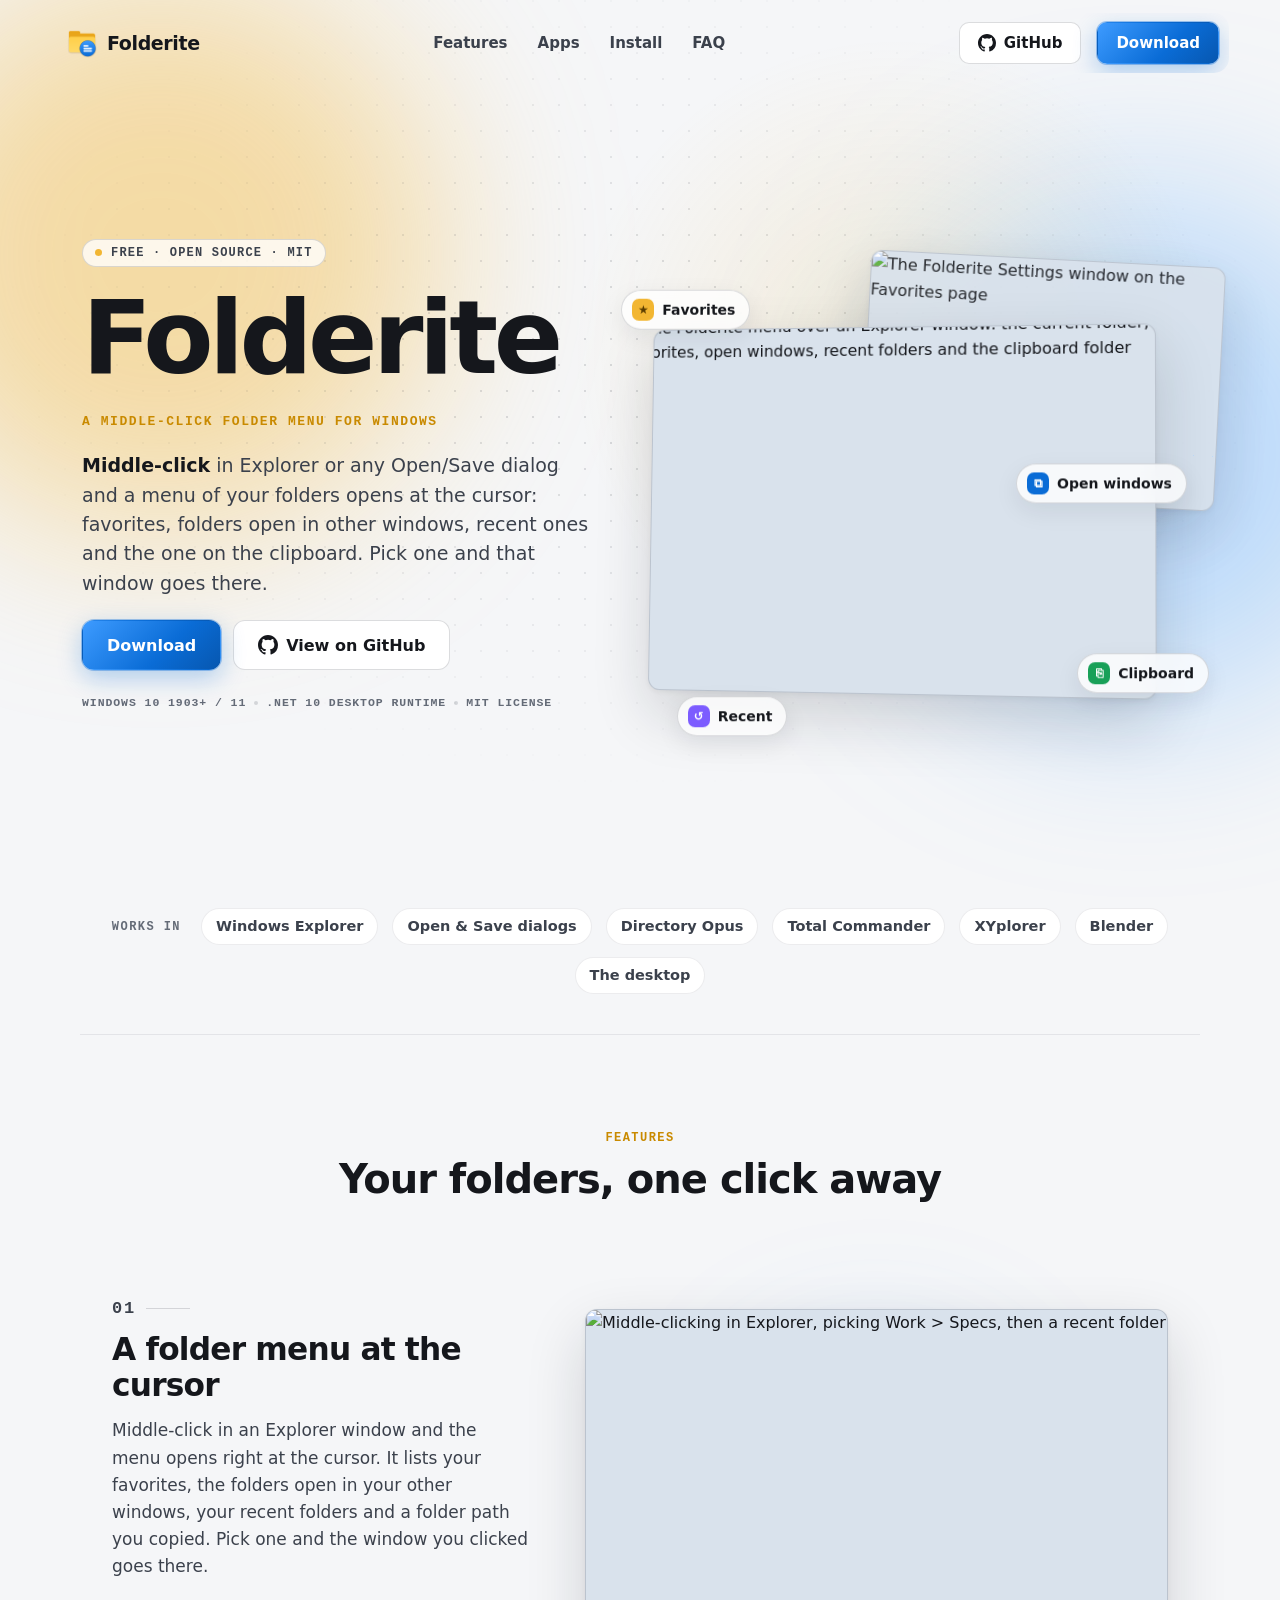
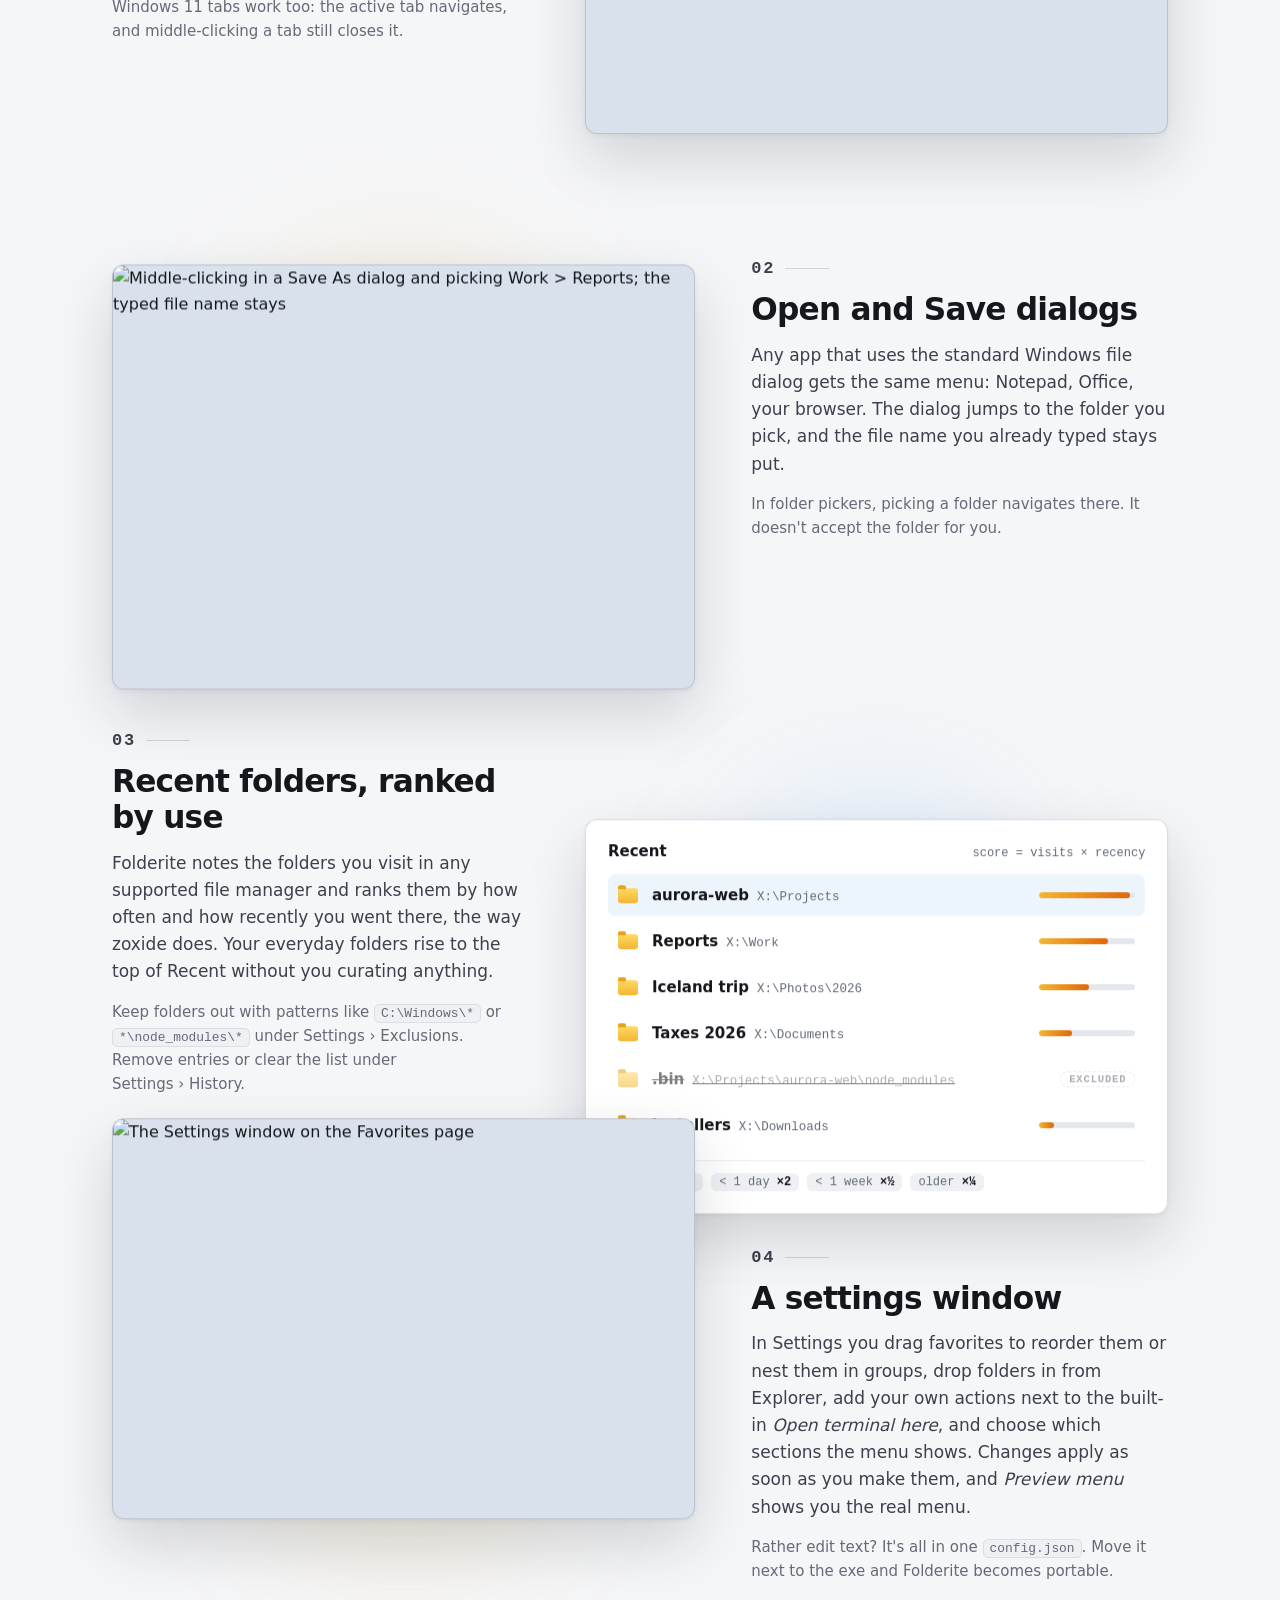
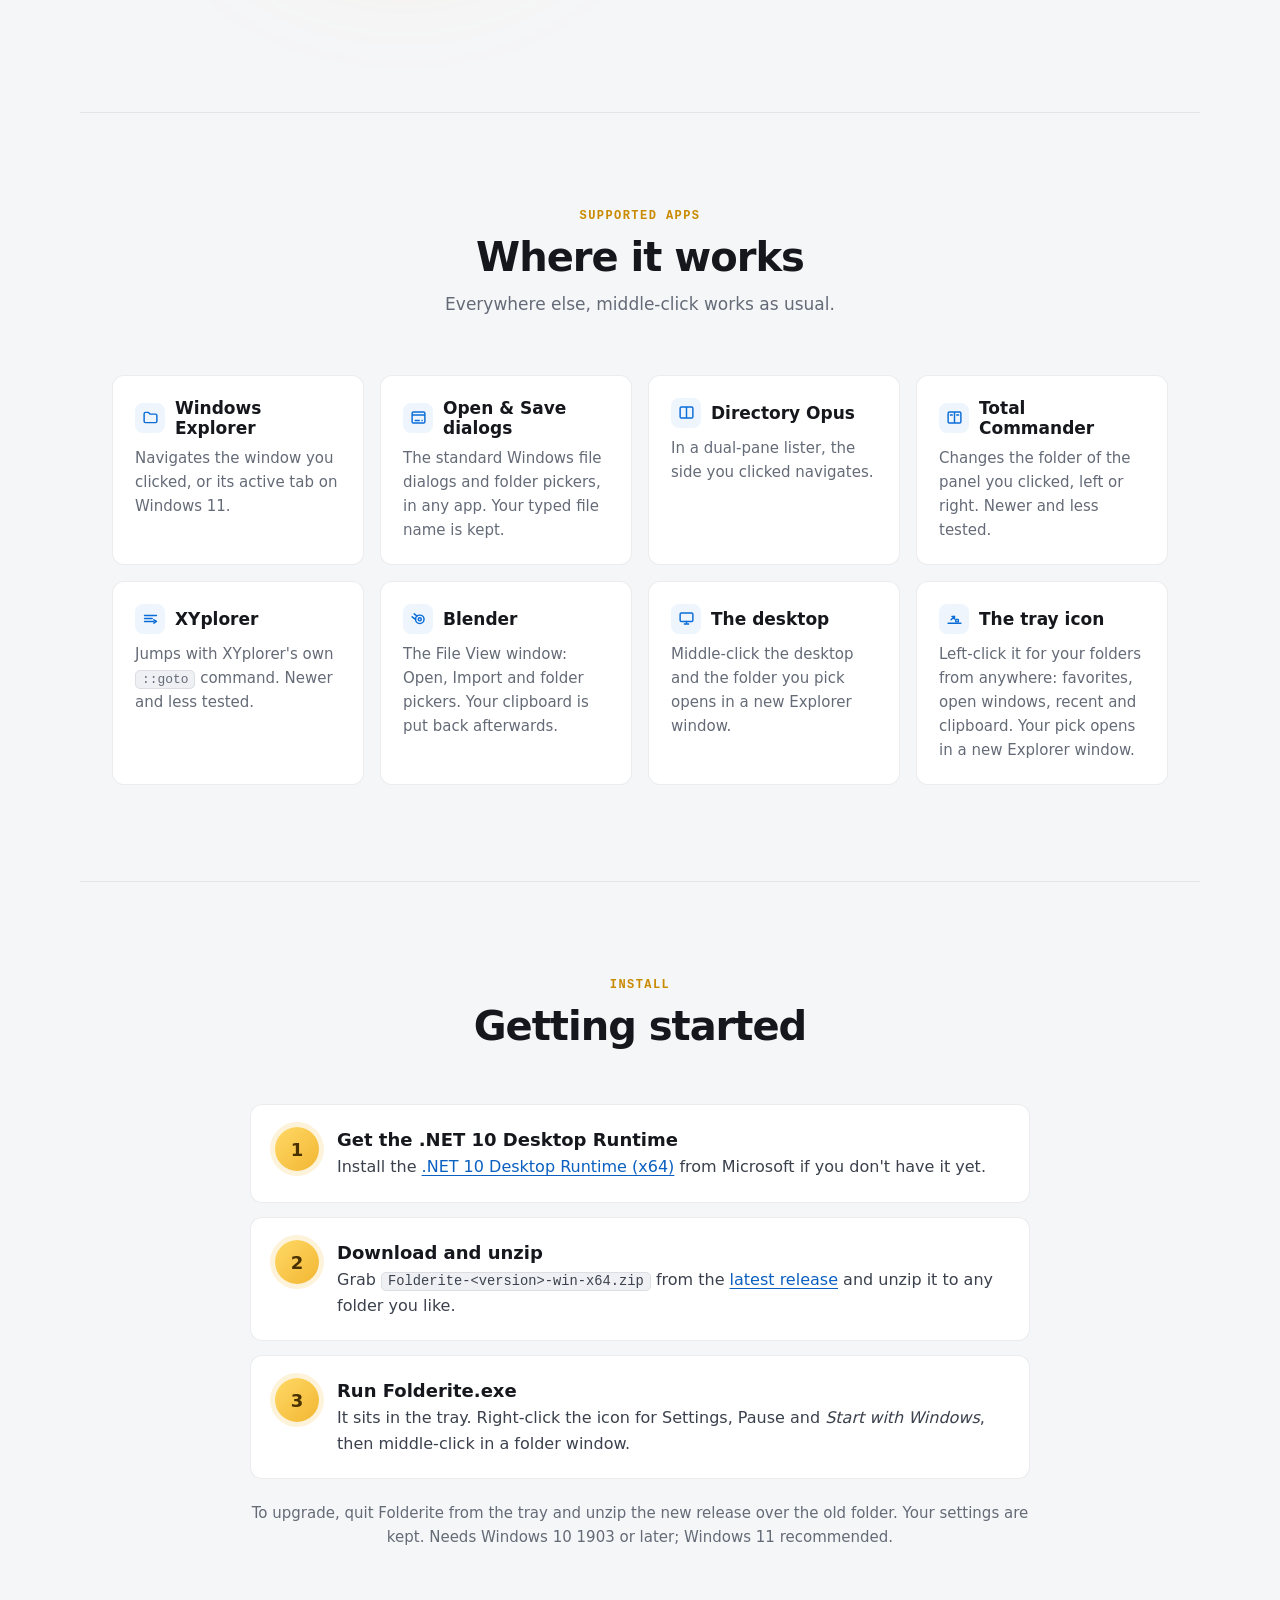
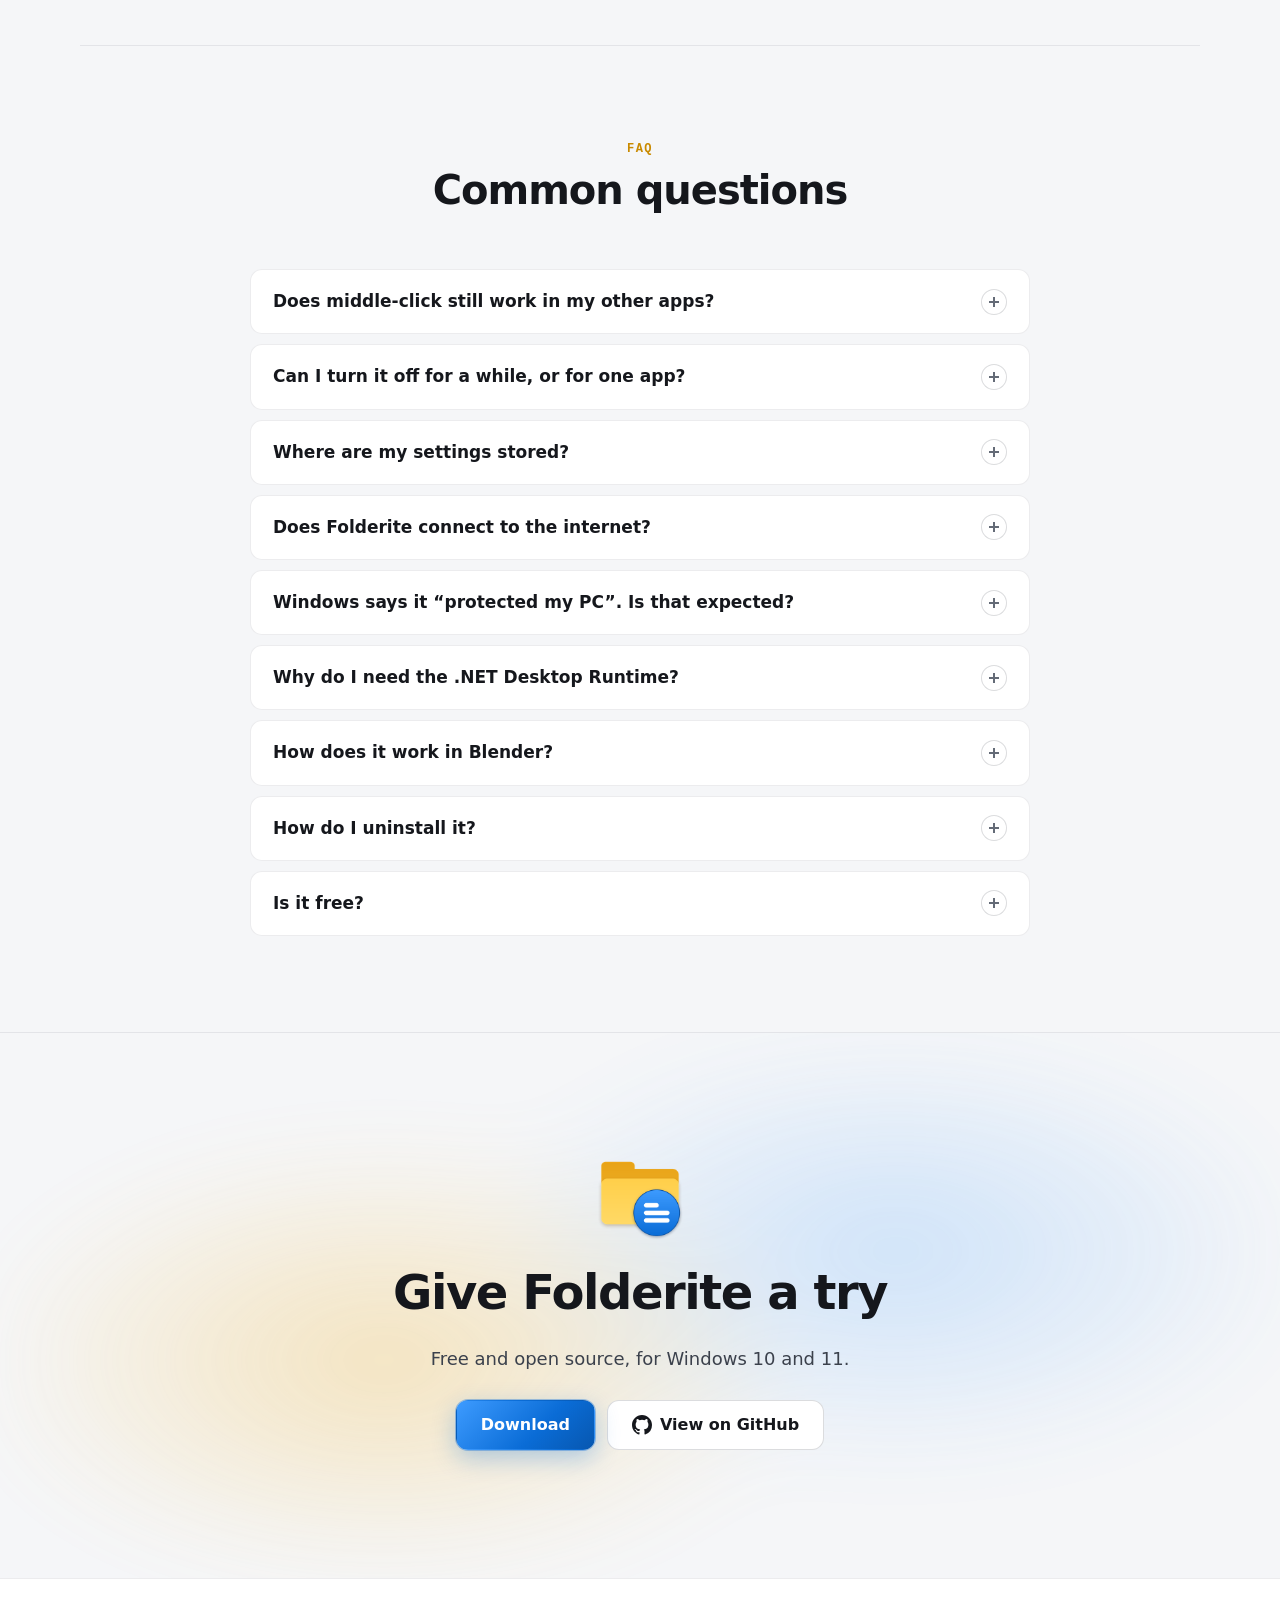
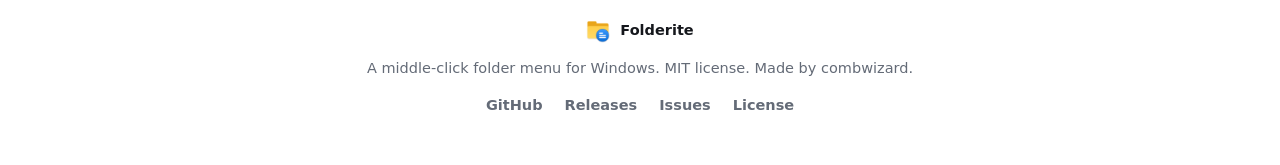
==== site/index.html @ 5835c7d9 "Website at combwizard.github.io/folderite; light and dark screenshots - site/: single-page landing s" ====
<!doctype html>
<html lang="en">
<head>
<meta charset="utf-8">
<meta name="viewport" content="width=device-width, initial-scale=1">
<title>Folderite - a middle-click folder menu for Windows</title>
<meta name="description" content="Middle-click in Explorer or any Open/Save dialog to jump to your favorite, open, recent or copied folders. Free and open source (MIT), for Windows 10 and 11.">
<meta name="color-scheme" content="light dark">
<meta name="theme-color" content="#f5f6f8" media="(prefers-color-scheme: light)">
<meta name="theme-color" content="#141416" media="(prefers-color-scheme: dark)">
<meta property="og:title" content="Folderite - a middle-click folder menu for Windows">
<meta property="og:description" content="Middle-click in Explorer or any Open/Save dialog to jump to your favorite, open, recent or copied folders. Free and open source.">
<meta property="og:type" content="website">
<meta property="og:url" content="https://combwizard.github.io/folderite/">
<meta property="og:image" content="https://combwizard.github.io/folderite/images/menu-light.png">
<meta name="twitter:card" content="summary_large_image">
<meta name="twitter:title" content="Folderite - a middle-click folder menu for Windows">
<meta name="twitter:description" content="Middle-click in Explorer or any Open/Save dialog to jump to your favorite, open, recent or copied folders. Free and open source.">
<meta name="twitter:image" content="https://combwizard.github.io/folderite/images/menu-light.png">
<link rel="icon" type="image/png" href="favicon.png">
<link rel="stylesheet" href="styles.css">
<script src="site.js" defer></script>
</head>
<body>
<a class="skip" href="#main">Skip to content</a>
<svg class="sprite" width="0" height="0" aria-hidden="true" focusable="false">
  <symbol id="gh" viewBox="0 0 16 16"><path fill="currentColor" d="M8 0C3.58 0 0 3.58 0 8c0 3.54 2.29 6.53 5.47 7.59.4.07.55-.17.55-.38 0-.19-.01-.82-.01-1.49-2.01.37-2.53-.49-2.69-.94-.09-.23-.48-.94-.82-1.13-.28-.15-.68-.52-.01-.53.63-.01 1.08.58 1.23.82.72 1.21 1.87.87 2.33.66.07-.52.28-.87.51-1.07-1.78-.2-3.64-.89-3.64-3.95 0-.87.31-1.59.82-2.15-.08-.2-.36-1.02.08-2.12 0 0 .67-.21 2.2.82a7.6 7.6 0 0 1 4 0c1.53-1.04 2.2-.82 2.2-.82.44 1.1.16 1.92.08 2.12.51.56.82 1.27.82 2.15 0 3.07-1.87 3.75-3.65 3.95.29.25.54.73.54 1.48 0 1.07-.01 1.93-.01 2.2 0 .21.15.46.55.38A8.01 8.01 0 0 0 16 8c0-4.42-3.58-8-8-8Z"/></symbol>
</svg>

<header class="top">
  <div class="top-inner">
    <a class="brand" href="#"><img src="favicon.png" alt="" width="30" height="30">Folderite</a>
    <nav class="nav" aria-label="Page">
      <a href="#features">Features</a>
      <a href="#apps">Apps</a>
      <a href="#install">Install</a>
      <a href="#faq">FAQ</a>
    </nav>
    <a class="btn gh" href="https://github.com/combwizard/folderite" aria-label="Folderite on GitHub"><svg class="gh-mark" width="18" height="18" aria-hidden="true"><use href="#gh"/></svg><span class="gh-label">GitHub</span></a>
    <a class="btn primary" href="https://github.com/combwizard/folderite/releases/latest">Download</a>
    <span class="progress" aria-hidden="true"></span>
  </div>
</header>

<main id="main">
  <section class="hero-wrap" id="hero">
    <div class="hero-bg" aria-hidden="true">
      <div class="layer" data-depth="0.3"><span class="orb orb-a"></span><span class="orb orb-b"></span></div>
      <div class="layer" data-depth="0.15"><span class="hero-grid"></span></div>
      <span class="hero-spot"></span>
    </div>
    <div class="hero">
      <div class="hero-copy">
        <p class="badge"><span class="badge-dot" aria-hidden="true"></span>Free · Open source · MIT</p>
        <h1>Folderite</h1>
        <p class="tagline">A middle-click folder menu for Windows</p>
        <p class="lede"><strong>Middle-click</strong> in Explorer or any Open/Save dialog and a menu of your folders opens at the cursor: favorites, folders open in other windows, recent ones and the one on the clipboard. Pick one and that window goes there.</p>
        <div class="btn-row">
          <a class="btn primary big" href="https://github.com/combwizard/folderite/releases/latest">Download <span class="ver" data-version hidden></span></a>
          <a class="btn big gh" href="https://github.com/combwizard/folderite"><svg class="gh-mark" width="20" height="20" aria-hidden="true"><use href="#gh"/></svg>View on GitHub</a>
        </div>
        <ul class="compat" aria-label="Requirements">
          <li>Windows 10 1903+ / 11</li>
          <li>.NET 10 Desktop Runtime</li>
          <li>MIT license</li>
        </ul>
      </div>
      <div class="hero-art">
        <figure class="shot shot-back" data-depth="0.12">
          <picture>
            <source srcset="images/settings-dark.png" media="(prefers-color-scheme: dark)">
            <img src="images/settings-light.png" alt="The Folderite Settings window on the Favorites page" width="1020" height="700">
          </picture>
        </figure>
        <figure class="shot shot-front" data-depth="-0.04">
          <picture>
            <source srcset="images/menu-dark.png" media="(prefers-color-scheme: dark)">
            <img src="images/menu-light.png" alt="The Folderite menu over an Explorer window: the current folder, favorites, open windows, recent folders and the clipboard folder" width="1100" height="800">
          </picture>
        </figure>
        <span class="chip chip-1" data-depth="-0.16" aria-hidden="true"><i>★</i>Favorites</span>
        <span class="chip chip-2" data-depth="-0.24" aria-hidden="true"><i>⧉</i>Open windows</span>
        <span class="chip chip-3" data-depth="-0.1" aria-hidden="true"><i>↺</i>Recent</span>
        <span class="chip chip-4" data-depth="-0.2" aria-hidden="true"><i>⎘</i>Clipboard</span>
      </div>
    </div>
  </section>

  <div class="strip">
    <span class="strip-label">Works in</span>
    <ul aria-label="Supported apps">
      <li>Windows Explorer</li>
      <li>Open &amp; Save dialogs</li>
      <li>Directory Opus</li>
      <li>Total Commander</li>
      <li>XYplorer</li>
      <li>Blender</li>
      <li>The desktop</li>
    </ul>
  </div>

  <section class="section" id="features">
    <header class="section-head">
      <p class="eyebrow">Features</p>
      <h2>Your folders, one click away</h2>
    </header>

    <article class="feature">
      <div class="feature-copy">
        <p class="feature-num">01</p>
        <h3>A folder menu at the cursor</h3>
        <p>Middle-click in an Explorer window and the menu opens right at the cursor. It lists your favorites, the folders open in your other windows, your recent folders and a folder path you copied. Pick one and the window you clicked goes there.</p>
        <p class="feature-sub">Windows 11 tabs work too: the active tab navigates, and middle-clicking a tab still closes it.</p>
      </div>
      <figure class="feature-media">
        <span class="glow" aria-hidden="true"></span>
        <div class="tilt" data-depth="-0.05">
          <div class="frame">
            <picture>
              <source srcset="images/explorer-still-dark.png" media="(prefers-reduced-motion: reduce) and (prefers-color-scheme: dark)">
              <source srcset="images/explorer-still-light.png" media="(prefers-reduced-motion: reduce)">
              <source srcset="images/explorer-dark.gif" media="(prefers-color-scheme: dark)">
              <img src="images/explorer-light.gif" alt="Middle-clicking in Explorer, picking Work > Specs, then a recent folder" width="1100" height="800" loading="lazy">
            </picture>
          </div>
        </div>
      </figure>
    </article>

    <article class="feature flip">
      <div class="feature-copy">
        <p class="feature-num">02</p>
        <h3>Open and Save dialogs</h3>
        <p>Any app that uses the standard Windows file dialog gets the same menu: Notepad, Office, your browser. The dialog jumps to the folder you pick, and the file name you already typed stays put.</p>
        <p class="feature-sub">In folder pickers, picking a folder navigates there. It doesn't accept the folder for you.</p>
      </div>
      <figure class="feature-media">
        <span class="glow" aria-hidden="true"></span>
        <div class="tilt" data-depth="-0.05">
          <div class="frame">
            <picture>
              <source srcset="images/save-dialog-still-dark.png" media="(prefers-reduced-motion: reduce) and (prefers-color-scheme: dark)">
              <source srcset="images/save-dialog-still-light.png" media="(prefers-reduced-motion: reduce)">
              <source srcset="images/save-dialog-dark.gif" media="(prefers-color-scheme: dark)">
              <img src="images/save-dialog-light.gif" alt="Middle-clicking in a Save As dialog and picking Work > Reports; the typed file name stays" width="1100" height="800" loading="lazy">
            </picture>
          </div>
        </div>
      </figure>
    </article>

    <article class="feature">
      <div class="feature-copy">
        <p class="feature-num">03</p>
        <h3>Recent folders, ranked by use</h3>
        <p>Folderite notes the folders you visit in any supported file manager and ranks them by how often and how recently you went there, the way zoxide does. Your everyday folders rise to the top of Recent without you curating anything.</p>
        <p class="feature-sub">Keep folders out with patterns like <code>C:\Windows\*</code> or <code>*\node_modules\*</code> under Settings&nbsp;›&nbsp;Exclusions. Remove entries or clear the list under Settings&nbsp;›&nbsp;History.</p>
      </div>
      <figure class="feature-media">
        <span class="glow" aria-hidden="true"></span>
        <div class="tilt" data-depth="-0.05">
          <div class="frame recent" role="img" aria-label="A ranked list of recent folders with frecency bars. A folder inside node_modules is crossed out as excluded.">
            <div class="recent-head"><b>Recent</b><span>score = visits × recency</span></div>
            <ol>
              <li><span class="folder"></span><span class="name">aurora-web<span class="path">X:\Projects</span></span><span class="bar"><i style="--w: 94%"></i></span></li>
              <li><span class="folder"></span><span class="name">Reports<span class="path">X:\Work</span></span><span class="bar"><i style="--w: 71%"></i></span></li>
              <li><span class="folder"></span><span class="name">Iceland trip<span class="path">X:\Photos\2026</span></span><span class="bar"><i style="--w: 52%"></i></span></li>
              <li><span class="folder"></span><span class="name">Taxes 2026<span class="path">X:\Documents</span></span><span class="bar"><i style="--w: 34%"></i></span></li>
              <li class="excluded"><span class="folder"></span><span class="name">.bin<span class="path">X:\Projects\aurora-web\node_modules</span></span><span class="tag">excluded</span></li>
              <li><span class="folder"></span><span class="name">installers<span class="path">X:\Downloads</span></span><span class="bar"><i style="--w: 15%"></i></span></li>
            </ol>
            <div class="multipliers" aria-hidden="true">
              <span>&lt; 1 hour <b>×4</b></span><span>&lt; 1 day <b>×2</b></span><span>&lt; 1 week <b>×½</b></span><span>older <b>×¼</b></span>
            </div>
          </div>
        </div>
      </figure>
    </article>

    <article class="feature flip">
      <div class="feature-copy">
        <p class="feature-num">04</p>
        <h3>A settings window</h3>
        <p>In Settings you drag favorites to reorder them or nest them in groups, drop folders in from Explorer, add your own actions next to the built-in <em>Open terminal here</em>, and choose which sections the menu shows. Changes apply as soon as you make them, and <em>Preview menu</em> shows you the real menu.</p>
        <p class="feature-sub">Rather edit text? It's all in one <code>config.json</code>. Move it next to the exe and Folderite becomes portable.</p>
      </div>
      <figure class="feature-media">
        <span class="glow" aria-hidden="true"></span>
        <div class="tilt" data-depth="-0.05">
          <div class="frame">
            <picture>
              <source srcset="images/settings-dark.png" media="(prefers-color-scheme: dark)">
              <img src="images/settings-light.png" alt="The Settings window on the Favorites page" width="1020" height="700" loading="lazy">
            </picture>
          </div>
        </div>
      </figure>
    </article>
  </section>

  <section class="section" id="apps">
    <header class="section-head">
      <p class="eyebrow">Supported apps</p>
      <h2>Where it works</h2>
      <p class="sub">Everywhere else, middle-click works as usual.</p>
    </header>
    <ul class="apps">
      <li>
        <h3><span class="app-ico"><svg viewBox="0 0 20 20" fill="none" stroke="currentColor" stroke-width="1.7" stroke-linejoin="round" aria-hidden="true"><path d="M2.5 5.5a1.5 1.5 0 0 1 1.5-1.5h3.6l1.8 2H16a1.5 1.5 0 0 1 1.5 1.5v7A1.5 1.5 0 0 1 16 16H4a1.5 1.5 0 0 1-1.5-1.5z"/></svg></span>Windows Explorer</h3>
        <p>Navigates the window you clicked, or its active tab on Windows 11.</p>
      </li>
      <li>
        <h3><span class="app-ico"><svg viewBox="0 0 20 20" fill="none" stroke="currentColor" stroke-width="1.7" stroke-linejoin="round" aria-hidden="true"><rect x="2.5" y="3.5" width="15" height="13" rx="1.5"/><path d="M2.5 7h15M5.5 13.5h6M13.5 13.5h1.5"/></svg></span>Open &amp; Save dialogs</h3>
        <p>The standard Windows file dialogs and folder pickers, in any app. Your typed file name is kept.</p>
      </li>
      <li>
        <h3><span class="app-ico"><svg viewBox="0 0 20 20" fill="none" stroke="currentColor" stroke-width="1.7" stroke-linejoin="round" aria-hidden="true"><rect x="2.5" y="3.5" width="15" height="13" rx="1.5"/><path d="M10 3.5v13"/></svg></span>Directory Opus</h3>
        <p>In a dual-pane lister, the side you clicked navigates.</p>
      </li>
      <li>
        <h3><span class="app-ico"><svg viewBox="0 0 20 20" fill="none" stroke="currentColor" stroke-width="1.7" stroke-linejoin="round" aria-hidden="true"><rect x="2.5" y="3.5" width="15" height="13" rx="1.5"/><path d="M10 3.5v13M4.5 7h3.5M12 7h3.5"/></svg></span>Total Commander</h3>
        <p>Changes the folder of the panel you clicked, left or right. Newer and less tested.</p>
      </li>
      <li>
        <h3><span class="app-ico"><svg viewBox="0 0 20 20" fill="none" stroke="currentColor" stroke-width="1.7" stroke-linejoin="round" stroke-linecap="round" aria-hidden="true"><path d="M3 6.5h14M3 10h9M3 13.5h11"/><path d="m14 11.5 3 2-3 2"/></svg></span>XYplorer</h3>
        <p>Jumps with XYplorer's own <code>::goto</code> command. Newer and less tested.</p>
      </li>
      <li>
        <h3><span class="app-ico"><svg viewBox="0 0 20 20" fill="none" stroke="currentColor" stroke-width="1.7" aria-hidden="true"><circle cx="11.5" cy="11" r="5"/><circle cx="11.5" cy="11" r="1.8"/><path d="M6.5 11 2.5 8M8 7 5 4.5" stroke-linecap="round"/></svg></span>Blender</h3>
        <p>The File View window: Open, Import and folder pickers. Your clipboard is put back afterwards.</p>
      </li>
      <li>
        <h3><span class="app-ico"><svg viewBox="0 0 20 20" fill="none" stroke="currentColor" stroke-width="1.7" stroke-linejoin="round" stroke-linecap="round" aria-hidden="true"><rect x="2.5" y="3.5" width="15" height="10" rx="1.5"/><path d="M7.5 16.5h5M10 13.5v3"/></svg></span>The desktop</h3>
        <p>Middle-click the desktop and the folder you pick opens in a new Explorer window.</p>
      </li>
      <li>
        <h3><span class="app-ico"><svg viewBox="0 0 20 20" fill="none" stroke="currentColor" stroke-width="1.7" stroke-linejoin="round" stroke-linecap="round" aria-hidden="true"><path d="M2.5 15.5h15"/><rect x="11.5" y="11" width="3" height="3" rx=".6"/><path d="M6 11.5 10 7.5M10 7.5H7M10 7.5v3"/></svg></span>The tray icon</h3>
        <p>Left-click it for your folders from anywhere: favorites, open windows, recent and clipboard. Your pick opens in a new Explorer window.</p>
      </li>
    </ul>
  </section>

  <section class="section" id="install">
    <header class="section-head">
      <p class="eyebrow">Install</p>
      <h2>Getting started</h2>
    </header>
    <ol class="steps">
      <li>
        <h3>Get the .NET 10 Desktop Runtime</h3>
        <p>Install the <a href="https://dotnet.microsoft.com/download/dotnet/10.0">.NET 10 Desktop Runtime (x64)</a> from Microsoft if you don't have it yet.</p>
      </li>
      <li>
        <h3>Download and unzip</h3>
        <p>Grab <code>Folderite-&lt;version&gt;-win-x64.zip</code> from the <a href="https://github.com/combwizard/folderite/releases/latest">latest release</a> and unzip it to any folder you like.</p>
      </li>
      <li>
        <h3>Run Folderite.exe</h3>
        <p>It sits in the tray. Right-click the icon for Settings, Pause and <em>Start with Windows</em>, then middle-click in a folder window.</p>
      </li>
    </ol>
    <p class="note">To upgrade, quit Folderite from the tray and unzip the new release over the old folder. Your settings are kept. Needs Windows 10 1903 or later; Windows 11 recommended.</p>
  </section>

  <section class="section" id="faq">
    <header class="section-head">
      <p class="eyebrow">FAQ</p>
      <h2>Common questions</h2>
    </header>
    <div class="faq-list">
      <details class="faq-q" id="q-other-apps">
        <summary>Does middle-click still work in my other apps?</summary>
        <div class="faq-a">
          <p>Yes. Folderite only takes over the middle click when it lands on a window it supports. In your browser, editor or anywhere else, middle-click works as it always has. In Windows 11 Explorer, middle-clicking a tab still closes it.</p>
        </div>
      </details>
      <details class="faq-q" id="q-turn-off">
        <summary>Can I turn it off for a while, or for one app?</summary>
        <div class="faq-a">
          <p>Choose <em>Pause</em> in the tray menu to turn it off until you resume. To leave one app alone for good, add it under Settings&nbsp;›&nbsp;Exclusions (<code>disabledProcesses</code> in the config).</p>
        </div>
      </details>
      <details class="faq-q" id="q-settings">
        <summary>Where are my settings stored?</summary>
        <div class="faq-a">
          <p>In <code>%APPDATA%\Folderite\config.json</code>, next to <code>history.json</code>. Settings&nbsp;›&nbsp;General&nbsp;›&nbsp;<em>Change location…</em> moves both to another folder.</p>
          <p>Pick Folderite's own folder and it becomes portable: a <code>config.json</code> next to the exe always wins, so your settings go wherever the folder goes.</p>
        </div>
      </details>
      <details class="faq-q" id="q-network">
        <summary>Does Folderite connect to the internet?</summary>
        <div class="faq-a">
          <p>No. There's no telemetry and no update check. Your folder history stays in <code>history.json</code> on your PC.</p>
        </div>
      </details>
      <details class="faq-q" id="q-smartscreen">
        <summary>Windows says it “protected my PC”. Is that expected?</summary>
        <div class="faq-a">
          <p>It can be. The exe isn't code-signed, so SmartScreen may warn about it the first time it runs. Click <em>More info</em>, then <em>Run anyway</em>. The release zip is built from the public source by GitHub Actions, and you can always <a href="https://github.com/combwizard/folderite#build-from-source">build it yourself</a>.</p>
        </div>
      </details>
      <details class="faq-q" id="q-dotnet">
        <summary>Why do I need the .NET Desktop Runtime?</summary>
        <div class="faq-a">
          <p>Folderite is a .NET 10 app, and the release relies on the shared runtime instead of bundling its own copy. That keeps the download small, and other .NET apps on your PC use the same runtime.</p>
        </div>
      </details>
      <details class="faq-q" id="q-blender">
        <summary>How does it work in Blender?</summary>
        <div class="faq-a">
          <p>Blender gives other programs no way to set the folder of its File View, so Folderite types the path into the path field for you, pasting it through the clipboard. Your clipboard, text or image, is put back afterwards. Blender also doesn't say which folder it's showing, so the menu has no current-folder entry there.</p>
        </div>
      </details>
      <details class="faq-q" id="q-uninstall">
        <summary>How do I uninstall it?</summary>
        <div class="faq-a">
          <p>Turn off <em>Start with Windows</em> in the tray menu, choose <em>Exit</em>, and delete the Folderite folder. To remove your settings as well, delete <code>%APPDATA%\Folderite</code> (or the folder you moved them to). If you moved them, Folderite also remembered that location in the registry key <code>HKCU\Software\Folderite</code>, which you can delete too.</p>
        </div>
      </details>
      <details class="faq-q" id="q-free">
        <summary>Is it free?</summary>
        <div class="faq-a">
          <p>Yes. Folderite is open source under the <a href="https://github.com/combwizard/folderite/blob/main/LICENSE">MIT license</a>. Bug reports and ideas are welcome on <a href="https://github.com/combwizard/folderite/issues">GitHub Issues</a>.</p>
        </div>
      </details>
    </div>
  </section>

  <section class="cta" aria-labelledby="cta-title">
    <img src="favicon.png" alt="" width="88" height="88">
    <h2 id="cta-title">Give Folderite a try</h2>
    <p>Free and open source, for Windows 10 and 11.</p>
    <div class="btn-row">
      <a class="btn primary big" href="https://github.com/combwizard/folderite/releases/latest">Download <span class="ver" data-version hidden></span></a>
      <a class="btn big gh" href="https://github.com/combwizard/folderite"><svg class="gh-mark" width="20" height="20" aria-hidden="true"><use href="#gh"/></svg>View on GitHub</a>
    </div>
  </section>
</main>

<footer class="foot">
  <span class="foot-brand"><img src="favicon.png" alt="" width="24" height="24">Folderite</span>
  <p>A middle-click folder menu for Windows. MIT license. Made by combwizard.</p>
  <nav class="foot-links" aria-label="Project links">
    <a href="https://github.com/combwizard/folderite">GitHub</a>
    <a href="https://github.com/combwizard/folderite/releases">Releases</a>
    <a href="https://github.com/combwizard/folderite/issues">Issues</a>
    <a href="https://github.com/combwizard/folderite/blob/main/LICENSE">License</a>
  </nav>
</footer>
</body>
</html>
---- site/styles.css ----
/* Folderite landing page. Light by default, dark under prefers-color-scheme. */
:root {
  --bg0: #f5f6f8;
  --bg1: #ffffff;
  --bg2: #eef0f4;
  --bg3: #e4e7ec;
  --line: rgba(17, 24, 39, .08);
  --line2: rgba(17, 24, 39, .15);
  --text: #15171c;
  --body: #3b414c;
  --sub: #646b77;
  --yellow: #c98a00;          /* folder yellow, darkened for text on light */
  --yellow-fill: #f2b632;
  --amber: #e0670a;
  --blue: #0a6cd6;
  --blue-2: #3d9bff;
  --link: #0a5fc0;
  --link-hover: #084c99;
  --wash: rgba(10, 108, 214, .07);
  --glass: rgba(255, 255, 255, .78);
  --shadow: 0 24px 60px rgba(17, 24, 39, .16), 0 2px 6px rgba(17, 24, 39, .06);
  --shadow-sm: 0 8px 24px rgba(17, 24, 39, .08);
  --dot: rgba(17, 24, 39, .13);
  --orb-y: rgba(242, 182, 50, .42);
  --orb-b: rgba(61, 155, 255, .30);
  --spot: rgba(242, 182, 50, .16);
  --stage: #d9e2ec;           /* backdrop baked into every screenshot */
  --radius: 12px;
  --font: "Segoe UI Variable Text", "Segoe UI Variable", "Segoe UI", system-ui, -apple-system, sans-serif;
  --display: "Segoe UI Variable Display", "Segoe UI Variable", "Segoe UI", system-ui, -apple-system, sans-serif;
  --mono: "Cascadia Mono", Consolas, "Courier New", monospace;
  --ease: cubic-bezier(.2, .8, .2, 1);
  color-scheme: light;
}

@media (prefers-color-scheme: dark) {
  :root {
    --bg0: #141416;
    --bg1: #1a1b1e;
    --bg2: #222327;
    --bg3: #2c2d32;
    --line: rgba(255, 255, 255, .07);
    --line2: rgba(255, 255, 255, .14);
    --text: #f0f0f0;
    --body: #c8c9ce;
    --sub: #92949a;
    --yellow: #ffcf4a;
    --amber: #ff9f43;
    --blue: #2f8cf5;
    --blue-2: #5aaeff;
    --link: #6cb4ff;
    --link-hover: #a3d0ff;
    --wash: rgba(61, 155, 255, .09);
    --glass: rgba(26, 27, 30, .80);
    --shadow: 0 24px 60px rgba(0, 0, 0, .5), 0 0 60px rgba(61, 155, 255, .06);
    --shadow-sm: 0 8px 24px rgba(0, 0, 0, .3);
    --dot: rgba(255, 255, 255, .11);
    --orb-y: rgba(242, 182, 50, .30);
    --orb-b: rgba(61, 155, 255, .28);
    --spot: rgba(255, 207, 74, .10);
    --stage: #1f242c;         /* dark capture backdrop, see tools/screenshots/capture.ps1 */
    color-scheme: dark;
  }
}

*, *::before, *::after { box-sizing: border-box; }
[hidden] { display: none !important; }
html { scroll-behavior: smooth; -webkit-text-size-adjust: 100%; text-size-adjust: 100%; }
body {
  margin: 0;
  background: var(--bg0);
  color: var(--text);
  font: 16px/1.6 var(--font);
  -webkit-font-smoothing: antialiased;
  overflow-x: hidden;
}
img { max-width: 100%; height: auto; display: block; }
picture { display: block; }
a { color: var(--link); text-underline-offset: 3px; }
a:hover { color: var(--link-hover); }
h1, h2, h3, p, figure { margin: 0; }
code, kbd {
  font: 500 .86em var(--mono);
  padding: 1px 6px;
  border-radius: 5px;
  background: var(--bg2);
  border: 1px solid var(--line);
  white-space: nowrap;
}
kbd { border-bottom-width: 2px; }
:focus-visible { outline: 2px solid var(--blue); outline-offset: 3px; border-radius: 4px; }
[id] { scroll-margin-top: 96px; }

.skip {
  position: absolute; left: -9999px; top: 8px; z-index: 100;
  padding: 8px 14px; background: var(--blue); color: #fff; border-radius: 6px; font-weight: 600;
}
.skip:focus { left: 8px; }
.sprite { position: absolute; }

/* ------------------------------------------------------------ buttons */
.btn {
  display: inline-flex; align-items: center; justify-content: center; gap: 8px;
  height: 40px; padding: 0 18px; border-radius: 10px;
  background: var(--bg1); border: 1px solid var(--line2); color: var(--text);
  font: 600 15px var(--font); white-space: nowrap; text-decoration: none;
  transition: border-color .15s, color .15s, background .15s, transform .15s, box-shadow .15s;
}
.btn:hover { color: var(--text); border-color: var(--blue); background: var(--wash); }
.btn:active { transform: translateY(1px); }
.btn.primary {
  position: relative; overflow: hidden; isolation: isolate;
  background: linear-gradient(135deg, var(--blue-2) 0%, var(--blue) 60%, #0757b0 100%);
  border-color: transparent; color: #fff; font-weight: 700;
  box-shadow: 0 0 0 1px rgba(10, 108, 214, .35), 0 8px 24px rgba(10, 108, 214, .30);
}
.btn.primary::after {
  content: ""; position: absolute; inset: -2px; z-index: -1; pointer-events: none;
  background: linear-gradient(105deg, transparent 30%, rgba(255, 255, 255, .45) 50%, transparent 70%);
  transform: translateX(-120%);
  transition: transform .7s var(--ease);
}
.btn.primary:hover {
  color: #fff;
  box-shadow: 0 0 0 1px rgba(10, 108, 214, .55), 0 12px 36px rgba(10, 108, 214, .45);
  transform: translateY(-1px);
}
.btn.primary:hover::after { transform: translateX(120%); }
.btn.big { height: 50px; padding: 0 24px; font-size: 16px; border-radius: 12px; }
.btn .ver { font: 600 12px var(--mono); opacity: .8; }
.btn-row { display: flex; align-items: center; gap: 12px; flex-wrap: wrap; }
.gh-mark { flex: none; }


.eyebrow, .badge, .tagline, .compat li, .strip-label {
  font: 600 12px var(--mono); letter-spacing: .12em; text-transform: uppercase;
}

/* ------------------------------------------------------------ top bar */
.top {
  position: sticky; top: 0; z-index: 50;
  height: 78px; margin-bottom: -78px;
  padding: 12px 20px 0;
  pointer-events: none;
}
.top-inner {
  position: relative; overflow: hidden;
  max-width: 1180px; margin: 0 auto;
  display: flex; align-items: center; gap: 16px;
  height: 62px; padding: 0 10px 0 16px;
  border: 1px solid transparent; border-radius: 16px;
  transition: background .25s, border-color .25s, box-shadow .25s;
  pointer-events: auto;
}
.top.scrolled .top-inner {
  background: var(--glass);
  -webkit-backdrop-filter: blur(14px) saturate(1.4); backdrop-filter: blur(14px) saturate(1.4);
  border-color: var(--line2);
  box-shadow: var(--shadow-sm);
}
.brand {
  display: flex; align-items: center; gap: 10px;
  color: var(--text); text-decoration: none; font: 800 19px var(--display); letter-spacing: -.02em;
}
.brand:hover { color: var(--text); }
.brand img { width: 30px; height: 30px; }
.nav { display: flex; gap: 2px; margin: 0 auto; }
.nav a {
  color: var(--body); text-decoration: none; font-size: 15px; font-weight: 600;
  padding: 8px 14px; border-radius: 10px;
  transition: color .15s, background .15s;
}
.nav a:hover { color: var(--text); background: var(--wash); }
.top .btn { height: 42px; }
.progress {
  position: absolute; left: 0; right: 0; bottom: 0; height: 2px;
  background: linear-gradient(90deg, var(--yellow-fill), var(--amber), var(--blue-2));
  transform: scaleX(var(--p, 0)); transform-origin: 0 50%;
  opacity: 0; transition: opacity .25s;
}
.top.scrolled .progress { opacity: 1; }

/* ------------------------------------------------------------ parallax */
/* site.js sets --py on [data-depth] elements; `translate` composes with any `transform`. */
[data-depth] { translate: 0 var(--py, 0px); will-change: translate; }

/* ------------------------------------------------------------ hero */
.hero-wrap { position: relative; overflow: hidden; isolation: isolate; }
.hero-bg { position: absolute; inset: 0; z-index: -1; pointer-events: none; }
.layer { position: absolute; inset: -10% 0; }
.orb {
  position: absolute; border-radius: 50%; filter: blur(90px);
  animation: drift 26s ease-in-out infinite alternate;
}
.orb-a { width: 560px; height: 560px; left: max(-10%, calc(50% - 760px)); top: 6%; background: var(--orb-y); }
.orb-b { width: 520px; height: 520px; right: max(-12%, calc(50% - 760px)); top: 26%; background: var(--orb-b); animation-duration: 32s; animation-delay: -10s; }
@keyframes drift {
  0% { transform: translate(0, 0) scale(1); }
  50% { transform: translate(50px, -40px) scale(1.1); }
  100% { transform: translate(-40px, 40px) scale(.95); }
}
.hero-grid {
  position: absolute; inset: 0;
  background-image: radial-gradient(var(--dot) 1px, transparent 1.3px);
  background-size: 26px 26px;
  -webkit-mask-image: radial-gradient(ellipse 900px 55% at 50% 42%, #000 15%, transparent 72%);
  mask-image: radial-gradient(ellipse 900px 55% at 50% 42%, #000 15%, transparent 72%);
}
.hero-spot {
  position: absolute; inset: 0;
  background: radial-gradient(460px circle at var(--mx, 70%) var(--my, 40%), var(--spot), transparent 70%);
}
.hero {
  min-height: min(100vh, 900px);
  display: grid;
  grid-template-columns: minmax(0, 1fr) minmax(0, 1.08fr);
  gap: 48px;
  align-items: center;
  padding: 128px 32px 80px;
  max-width: 1180px;
  margin: 0 auto;
}
.hero-copy { display: grid; gap: 22px; justify-items: start; }
.badge {
  display: inline-flex; align-items: center; gap: 9px;
  padding: 6px 12px; border-radius: 99px;
  color: var(--body); background: var(--glass); border: 1px solid var(--line2);
  letter-spacing: .1em;
}
.badge-dot {
  width: 7px; height: 7px; border-radius: 50%; background: var(--yellow-fill);
  box-shadow: 0 0 0 0 rgba(242, 182, 50, .6);
  animation: pulse 2.4s ease-out infinite;
}
@keyframes pulse {
  0% { box-shadow: 0 0 0 0 rgba(242, 182, 50, .55); }
  70%, 100% { box-shadow: 0 0 0 9px rgba(242, 182, 50, 0); }
}
.hero h1 {
  font: 800 clamp(3.4rem, 8vw, 6.4rem)/.95 var(--display);
  letter-spacing: -.045em;
  padding-bottom: .06em;
}
.tagline { color: var(--yellow); font-size: 13px; }
.lede { font-size: 19px; line-height: 1.55; color: var(--body); max-width: 33em; }
.lede strong { color: var(--text); }
.compat {
  list-style: none; margin: 4px 0 0; padding: 0;
  display: flex; flex-wrap: wrap; gap: 8px 18px;
}
.compat li { color: var(--sub); letter-spacing: .08em; font-size: 11.5px; display: flex; align-items: center; gap: 8px; }
.compat li + li::before {
  content: ""; width: 4px; height: 4px; border-radius: 50%; background: var(--line2); margin-left: -10px;
}

/* Layered screenshots: the parallax showpiece. */
.hero-art {
  position: relative;
  aspect-ratio: 1100 / 860;
  perspective: 1400px;
}
.shot {
  position: absolute;
  border-radius: var(--radius);
  overflow: hidden;
  background: var(--stage);
  border: 1px solid var(--line2);
  box-shadow: var(--shadow);
}
.shot img { width: 100%; }
/* Trim the backdrop baked into menu.png so the window reads larger. */
.shot-front img { width: 110%; max-width: none; margin: -3% -5.5% -5%; }
.shot-back {
  width: 64%; right: -4%; top: -2%;
  opacity: .9;
  transform: rotate(3deg);
}
.shot-front {
  width: 92%; left: 0; bottom: 0;
  transform: rotateY(calc(-7deg + var(--ry, 0deg))) rotateX(calc(3deg + var(--rx, 0deg)));
  transition: transform .6s var(--ease);
}
.chip {
  position: absolute; z-index: 2;
  display: inline-flex; align-items: center; gap: 8px;
  padding: 8px 14px 8px 10px; border-radius: 99px;
  font: 600 14px var(--font); color: var(--text);
  background: var(--glass); border: 1px solid var(--line2);
  -webkit-backdrop-filter: blur(10px); backdrop-filter: blur(10px);
  box-shadow: var(--shadow-sm);
  white-space: nowrap;
}
.chip i {
  width: 22px; height: 22px; border-radius: 7px; flex: none;
  display: grid; place-items: center; font-style: normal; font-size: 12px; color: #fff;
}
.chip-1 { left: -4%; top: 12%; }
.chip-1 i { background: var(--yellow-fill); color: #5a3d00; }
.chip-2 { right: 2%; top: 46%; }
.chip-2 i { background: var(--blue); }
.chip-3 { left: 6%; bottom: -5%; }
.chip-3 i { background: #7c5cff; }
.chip-4 { right: -2%; bottom: 8%; }
.chip-4 i { background: #18a058; }

/* ------------------------------------------------------------ strip */
.strip {
  max-width: 1180px; margin: 0 auto; padding: 8px 32px 40px;
  display: flex; flex-wrap: wrap; align-items: center; justify-content: center; gap: 12px 14px;
}
.strip-label { color: var(--sub); margin-right: 6px; }
.strip ul { list-style: none; margin: 0; padding: 0; display: contents; }
.strip li {
  padding: 6px 14px; border-radius: 99px;
  background: var(--bg1); border: 1px solid var(--line);
  color: var(--body); font-size: 14.5px; font-weight: 600;
}

/* ------------------------------------------------------------ sections */
.section {
  max-width: 1120px; margin: 0 auto;
  padding: 96px 32px;
  border-top: 1px solid var(--line);
}
.section-head { text-align: center; margin-bottom: 56px; display: grid; gap: 12px; justify-items: center; }
.eyebrow { color: var(--yellow); }
.section h2 {
  font: 700 clamp(1.8rem, 3.8vw, 2.5rem)/1.12 var(--display);
  letter-spacing: -.025em;
}
.section-head p.sub { color: var(--sub); max-width: 36em; font-size: 17px; }

/* features */
.feature {
  display: grid; grid-template-columns: minmax(0, 5fr) minmax(0, 7fr);
  gap: 56px; align-items: center;
}
.feature + .feature { margin-top: 104px; }
.feature.flip { grid-template-columns: minmax(0, 7fr) minmax(0, 5fr); }
.feature.flip .feature-copy { order: 2; }
.feature-copy { display: grid; gap: 14px; }
.feature h3 { font: 800 clamp(1.5rem, 2.6vw, 1.95rem)/1.15 var(--display); letter-spacing: -.025em; }
.feature p { color: var(--body); font-size: 17px; }
.feature p.feature-sub { color: var(--sub); font-size: 15px; }
.feature-num {
  font: 700 12px var(--mono); color: var(--sub); letter-spacing: .1em;
  display: flex; align-items: center; gap: 10px;
}
.feature-num::after { content: ""; height: 1px; width: 44px; background: var(--line2); }

.feature-media { position: relative; }
.tilt {
  transform: perspective(1000px) rotateX(var(--rx, 0deg)) rotateY(var(--ry, 0deg));
  transition: transform .6s var(--ease);
}
.tilt.tilting { transition: transform .08s linear; }
.frame {
  position: relative;
  border-radius: var(--radius); overflow: hidden;
  background: var(--stage);
  border: 1px solid var(--line2);
  box-shadow: var(--shadow);
}
.frame::after {
  content: ""; position: absolute; inset: 0; pointer-events: none;
  background: radial-gradient(circle at var(--gx, 50%) var(--gy, 50%), rgba(255, 255, 255, .22), transparent 45%);
  opacity: 0; transition: opacity .3s;
}
.tilt.tilting .frame::after, .tilting.frame::after { opacity: 1; }
.feature-media .glow {
  position: absolute; inset: 10% 6%; z-index: -1; border-radius: 50%;
  filter: blur(60px); opacity: .5;
  background: radial-gradient(circle, var(--orb-b), transparent 70%);
}
.feature.flip .feature-media .glow { background: radial-gradient(circle, var(--orb-y), transparent 70%); }

/* frecency mock */
.recent {
  padding: 22px; display: grid; gap: 14px;
  background: var(--bg1);
}
.recent-head { display: flex; justify-content: space-between; align-items: baseline; gap: 12px; flex-wrap: wrap; }
.recent-head b { font: 700 15px var(--font); }
.recent-head span { font: 500 12px var(--mono); color: var(--sub); }
.recent ol { list-style: none; margin: 0; padding: 0; display: grid; gap: 4px; }
.recent li {
  display: grid; grid-template-columns: 22px minmax(0, 1fr) 96px;
  align-items: center; gap: 4px 12px;
  padding: 9px 10px; border-radius: 8px;
}
.recent li:first-child { background: var(--wash); }
.recent .name { font-weight: 600; font-size: 15px; overflow: hidden; text-overflow: ellipsis; white-space: nowrap; }
.recent .path { color: var(--sub); font: 400 12.5px var(--mono); margin-left: 8px; }
.folder {
  width: 20px; height: 15px; position: relative; border-radius: 2px 3px 3px 3px;
  background: linear-gradient(#ffd966, #f2b632);
}
.folder::before {
  content: ""; position: absolute; left: 0; top: -3px; width: 8px; height: 4px;
  border-radius: 2px 2px 0 0; background: #e8a317;
}
.bar { height: 6px; border-radius: 99px; background: var(--bg3); overflow: hidden; }
.bar i {
  display: block; height: 100%; width: var(--w); border-radius: inherit;
  background: linear-gradient(90deg, var(--yellow-fill), var(--amber));
}
.recent li.excluded { opacity: .55; }
.recent li.excluded .name { text-decoration: line-through; }
.recent li.excluded .tag {
  justify-self: end; font: 600 10.5px var(--mono); letter-spacing: .08em; text-transform: uppercase;
  color: var(--sub); border: 1px dashed var(--line2); border-radius: 99px; padding: 1px 8px;
}
.multipliers {
  display: flex; flex-wrap: wrap; gap: 6px 8px; padding-top: 12px; border-top: 1px solid var(--line);
}
.multipliers span {
  font: 500 12px var(--mono); color: var(--sub);
  padding: 2px 8px; border-radius: 6px; background: var(--bg2);
}
.multipliers b { color: var(--text); }

/* supported apps */
.apps {
  list-style: none; margin: 0; padding: 0;
  display: grid; grid-template-columns: repeat(auto-fill, minmax(240px, 1fr)); gap: 16px;
}
.apps li {
  position: relative;
  padding: 22px; border-radius: var(--radius);
  background: var(--bg1); border: 1px solid var(--line);
  display: grid; gap: 8px; align-content: start;
  transition: border-color .2s, transform .2s var(--ease), box-shadow .2s;
}
.apps li:hover { border-color: var(--line2); transform: translateY(-3px); box-shadow: var(--shadow-sm); }
.apps h3 { font: 700 17px var(--font); display: flex; align-items: center; gap: 10px; }
.apps p { color: var(--sub); font-size: 15px; }
.app-ico {
  width: 30px; height: 30px; border-radius: 8px; flex: none;
  display: grid; place-items: center;
  background: var(--wash); color: var(--blue);
}
.app-ico svg { width: 17px; height: 17px; }

/* install */
.steps {
  list-style: none; margin: 0 auto; padding: 0; max-width: 780px;
  display: grid; gap: 14px; counter-reset: step;
}
.steps li {
  counter-increment: step;
  display: grid; grid-template-columns: 44px 1fr; gap: 4px 18px; align-items: start;
  padding: 22px 24px; border-radius: var(--radius);
  background: var(--bg1); border: 1px solid var(--line);
  transition: transform .2s var(--ease), box-shadow .2s;
}
.steps li:hover { transform: translateX(4px); box-shadow: inset 4px 0 0 var(--yellow-fill), var(--shadow-sm); }
.steps li::before {
  content: counter(step);
  grid-row: span 2;
  width: 44px; height: 44px; border-radius: 50%;
  display: grid; place-items: center;
  font: 800 18px var(--display); color: #4a3200;
  background: linear-gradient(135deg, #ffd966, var(--yellow-fill));
  box-shadow: 0 0 0 5px rgba(242, 182, 50, .18);
}
.steps h3 { font: 700 18px var(--font); padding-top: 2px; }
.steps p { color: var(--body); }
.note {
  max-width: 780px; margin: 22px auto 0; color: var(--sub); font-size: 15px; text-align: center;
}

/* faq */
.faq-list { max-width: 780px; margin: 0 auto; display: grid; gap: 10px; }
.faq-q {
  border-radius: var(--radius); background: var(--bg1); border: 1px solid var(--line);
  transition: border-color .2s, background .2s;
}
.faq-q[open] {
  border-color: rgba(242, 182, 50, .55);
  background: linear-gradient(180deg, rgba(242, 182, 50, .07), transparent 70%), var(--bg1);
}
.faq-q summary {
  list-style: none; cursor: pointer;
  display: flex; align-items: center; justify-content: space-between; gap: 16px;
  padding: 18px 22px; font-weight: 700; font-size: 17px;
}
.faq-q summary::-webkit-details-marker { display: none; }
.faq-q summary::after {
  content: ""; flex: none; width: 26px; height: 26px; border-radius: 50%;
  border: 1px solid var(--line2);
  background:
    linear-gradient(var(--sub), var(--sub)) center / 10px 2px no-repeat,
    linear-gradient(var(--sub), var(--sub)) center / 2px 10px no-repeat;
  transition: transform .3s var(--ease), background-color .2s, border-color .2s;
}
.faq-q[open] summary::after {
  transform: rotate(45deg);
  border-color: var(--yellow-fill);
  background-color: rgba(242, 182, 50, .15);
}
.faq-q summary:hover::after { border-color: var(--yellow-fill); }
.faq-a { padding: 0 22px 20px; color: var(--body); display: grid; gap: 10px; }
/* Smooth open/close where the browser supports animating to auto height. */
@supports (interpolate-size: allow-keywords) {
  :root { interpolate-size: allow-keywords; }
  .faq-q::details-content {
    height: 0; overflow: clip;
    transition: height .35s var(--ease), content-visibility .35s allow-discrete;
  }
  .faq-q[open]::details-content { height: auto; }
}

/* closing call to action */
.cta {
  position: relative; text-align: center;
  padding: 120px 32px 128px;
  display: grid; justify-items: center; gap: 26px;
  overflow: hidden; isolation: isolate;
  border-top: 1px solid var(--line);
}
.cta::before {
  content: ""; position: absolute; inset: 0; z-index: -1;
  background:
    radial-gradient(600px 320px at 30% 60%, var(--orb-y), transparent 70%),
    radial-gradient(600px 320px at 70% 40%, var(--orb-b), transparent 70%);
  filter: blur(40px); opacity: .7;
}
.cta img { width: 88px; height: 88px; filter: drop-shadow(0 12px 28px rgba(10, 108, 214, .3)); }
.cta h2 {
  font: 700 clamp(2rem, 4.6vw, 3rem)/1.08 var(--display); letter-spacing: -.03em;
  max-width: 14em;
}
.cta p { color: var(--body); font-size: 18px; }

/* footer */
.foot {
  border-top: 1px solid var(--line);
  background: var(--bg1);
  padding: 40px 32px 48px;
  text-align: center; color: var(--sub); font-size: 14.5px;
  display: grid; gap: 14px; justify-items: center;
}
.foot-brand { display: flex; align-items: center; gap: 10px; color: var(--text); font-weight: 700; }
.foot-brand img { width: 24px; height: 24px; }
.foot-links { display: flex; flex-wrap: wrap; justify-content: center; gap: 6px 22px; }
.foot-links a { color: var(--sub); text-decoration: none; font-weight: 600; }
.foot-links a:hover { color: var(--blue); }

/* ------------------------------------------------------------ reveal (site.js adds .reveal) */
.reveal {
  opacity: 0; transform: translateY(26px); filter: blur(5px);
  transition: opacity .7s var(--ease) var(--d, 0ms), transform .7s var(--ease) var(--d, 0ms), filter .7s var(--ease) var(--d, 0ms);
}
.reveal.in { opacity: 1; transform: none; filter: none; }
/* Once in, the cards' own hover transforms take over again. */
.apps li.reveal.in, .steps li.reveal.in { transition: opacity .7s var(--ease) var(--d, 0ms), filter .7s var(--ease) var(--d, 0ms), transform .2s var(--ease), border-color .2s, box-shadow .2s; }

/* ------------------------------------------------------------ reduced motion */
@media (prefers-reduced-motion: reduce) {
  html { scroll-behavior: auto; }
  *, *::before, *::after { animation: none !important; transition: none !important; }
  [data-depth] { translate: none; }
  .shot-front { transform: none; }
}

/* ------------------------------------------------------------ responsive */
@media (max-width: 900px) {
  .top { height: 70px; margin-bottom: -70px; padding: 10px 12px 0; }
  .top-inner { height: 56px; gap: 10px; padding: 0 8px 0 12px; }
  .nav { display: none; }
  .brand { margin-right: auto; }
  .top .btn { height: 40px; padding: 0 14px; }
  .top .gh .gh-label { display: none; }
  .top .gh { width: 40px; padding: 0; }

  .hero { grid-template-columns: 1fr; padding: 108px 20px 56px; gap: 56px; min-height: 0; }
  .hero-copy { justify-items: center; text-align: center; }
  .btn-row, .compat { justify-content: center; }
  .hero-art { max-width: 620px; width: 100%; margin: 0 auto; }

  .section { padding: 64px 20px; }
  .section-head { margin-bottom: 40px; }
  .feature, .feature.flip { grid-template-columns: 1fr; gap: 28px; }
  .feature.flip .feature-copy { order: 0; }
  .feature + .feature { margin-top: 72px; }
  .strip { padding: 0 16px 32px; }
  .cta { padding: 88px 20px 96px; }
}
@media (max-width: 520px) {
  .hero h1 { font-size: clamp(3rem, 16vw, 4rem); }
  .lede { font-size: 17px; }
  .btn.big { width: 100%; }
  .btn-row { width: 100%; }
  .compat { flex-direction: column; align-items: center; gap: 6px; }
  .compat li + li::before { display: none; }
  .chip { font-size: 12.5px; padding: 6px 11px 6px 8px; }
  .chip i { width: 18px; height: 18px; font-size: 10px; }
  .chip-1 { left: -2%; } .chip-4 { right: 0; }
  .shot-back { display: none; }
  .shot-front { width: 100%; position: relative; }
  .hero-art { aspect-ratio: auto; padding: 18px 0 20px; }
  .recent { padding: 14px; }
  .recent li { grid-template-columns: 22px minmax(0, 1fr) 56px; padding: 8px 6px; }
  .recent .path { display: none; }
  .steps li { grid-template-columns: 36px 1fr; padding: 18px; gap: 4px 14px; }
  .steps li::before { width: 36px; height: 36px; font-size: 16px; }
  .section, .foot { padding-left: 16px; padding-right: 16px; }
  .faq-q summary { padding: 16px 18px; font-size: 16px; }
  .faq-a { padding: 0 18px 18px; }
}
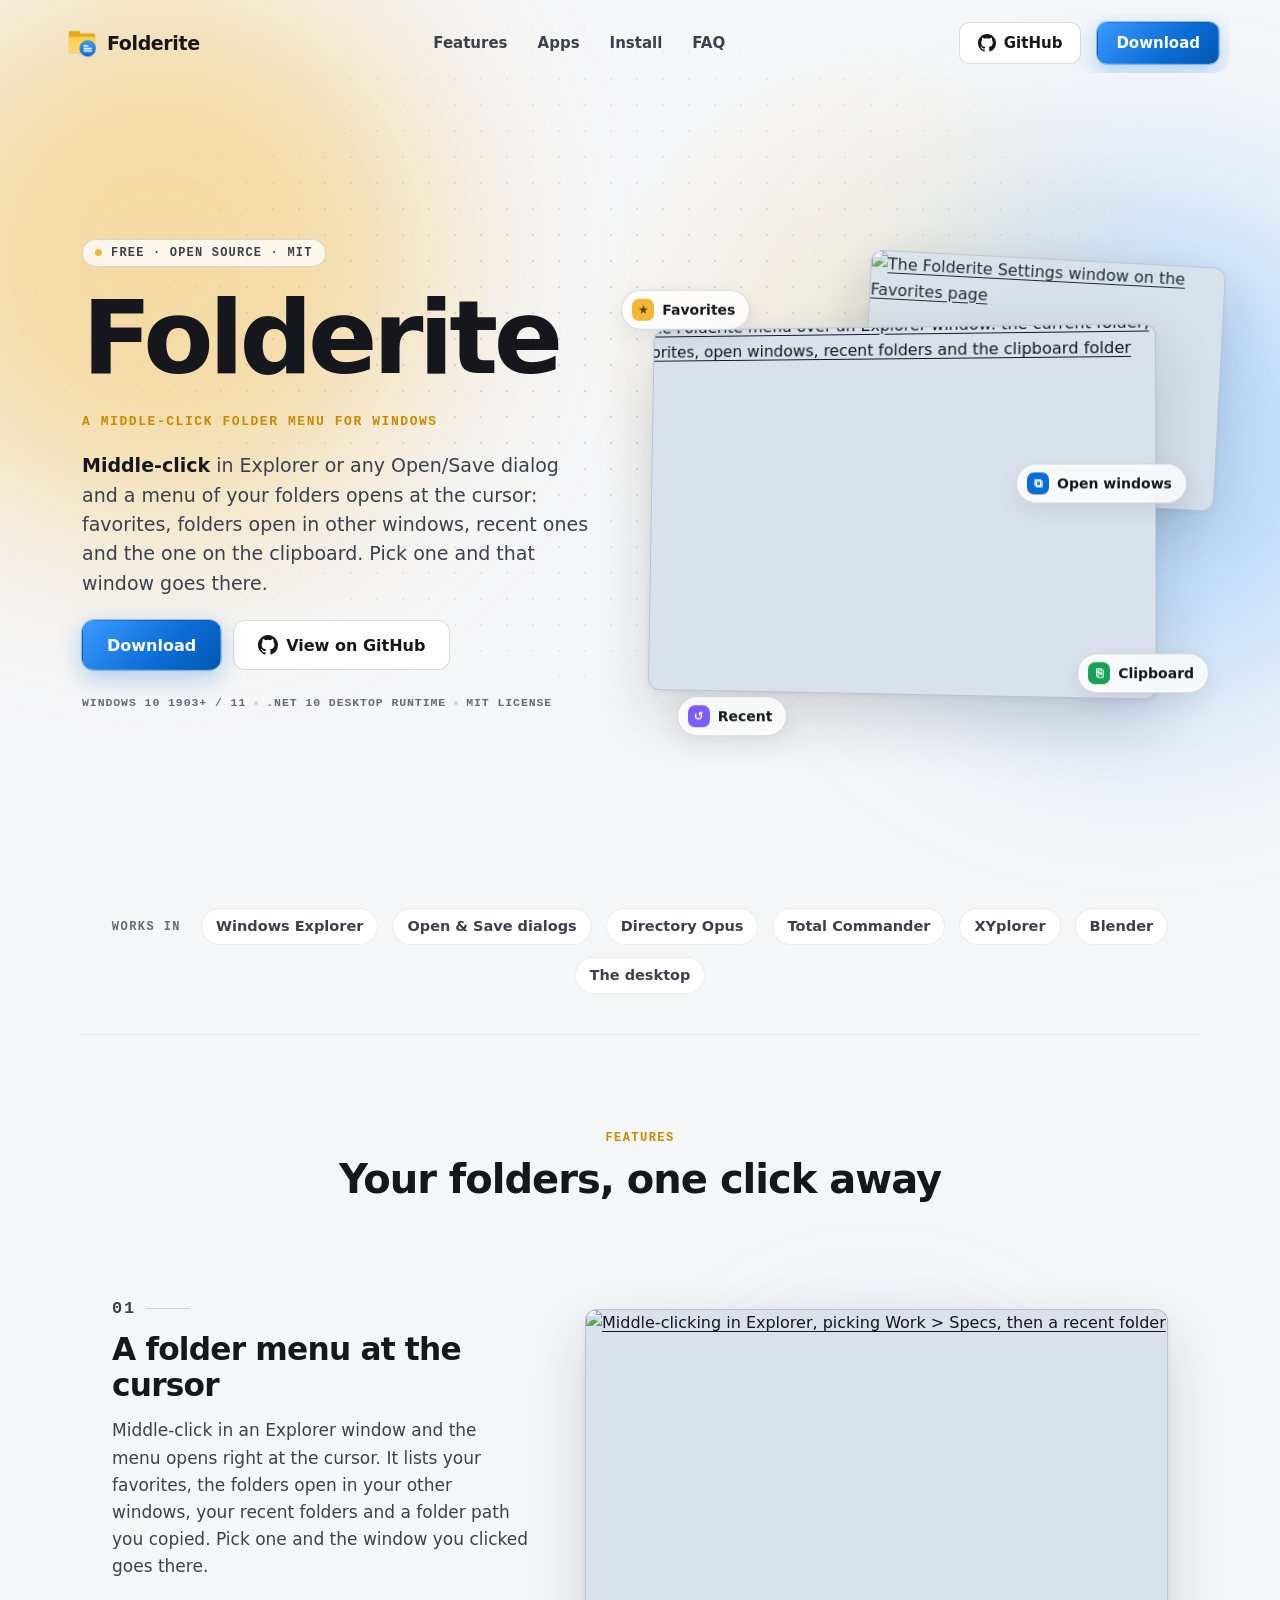
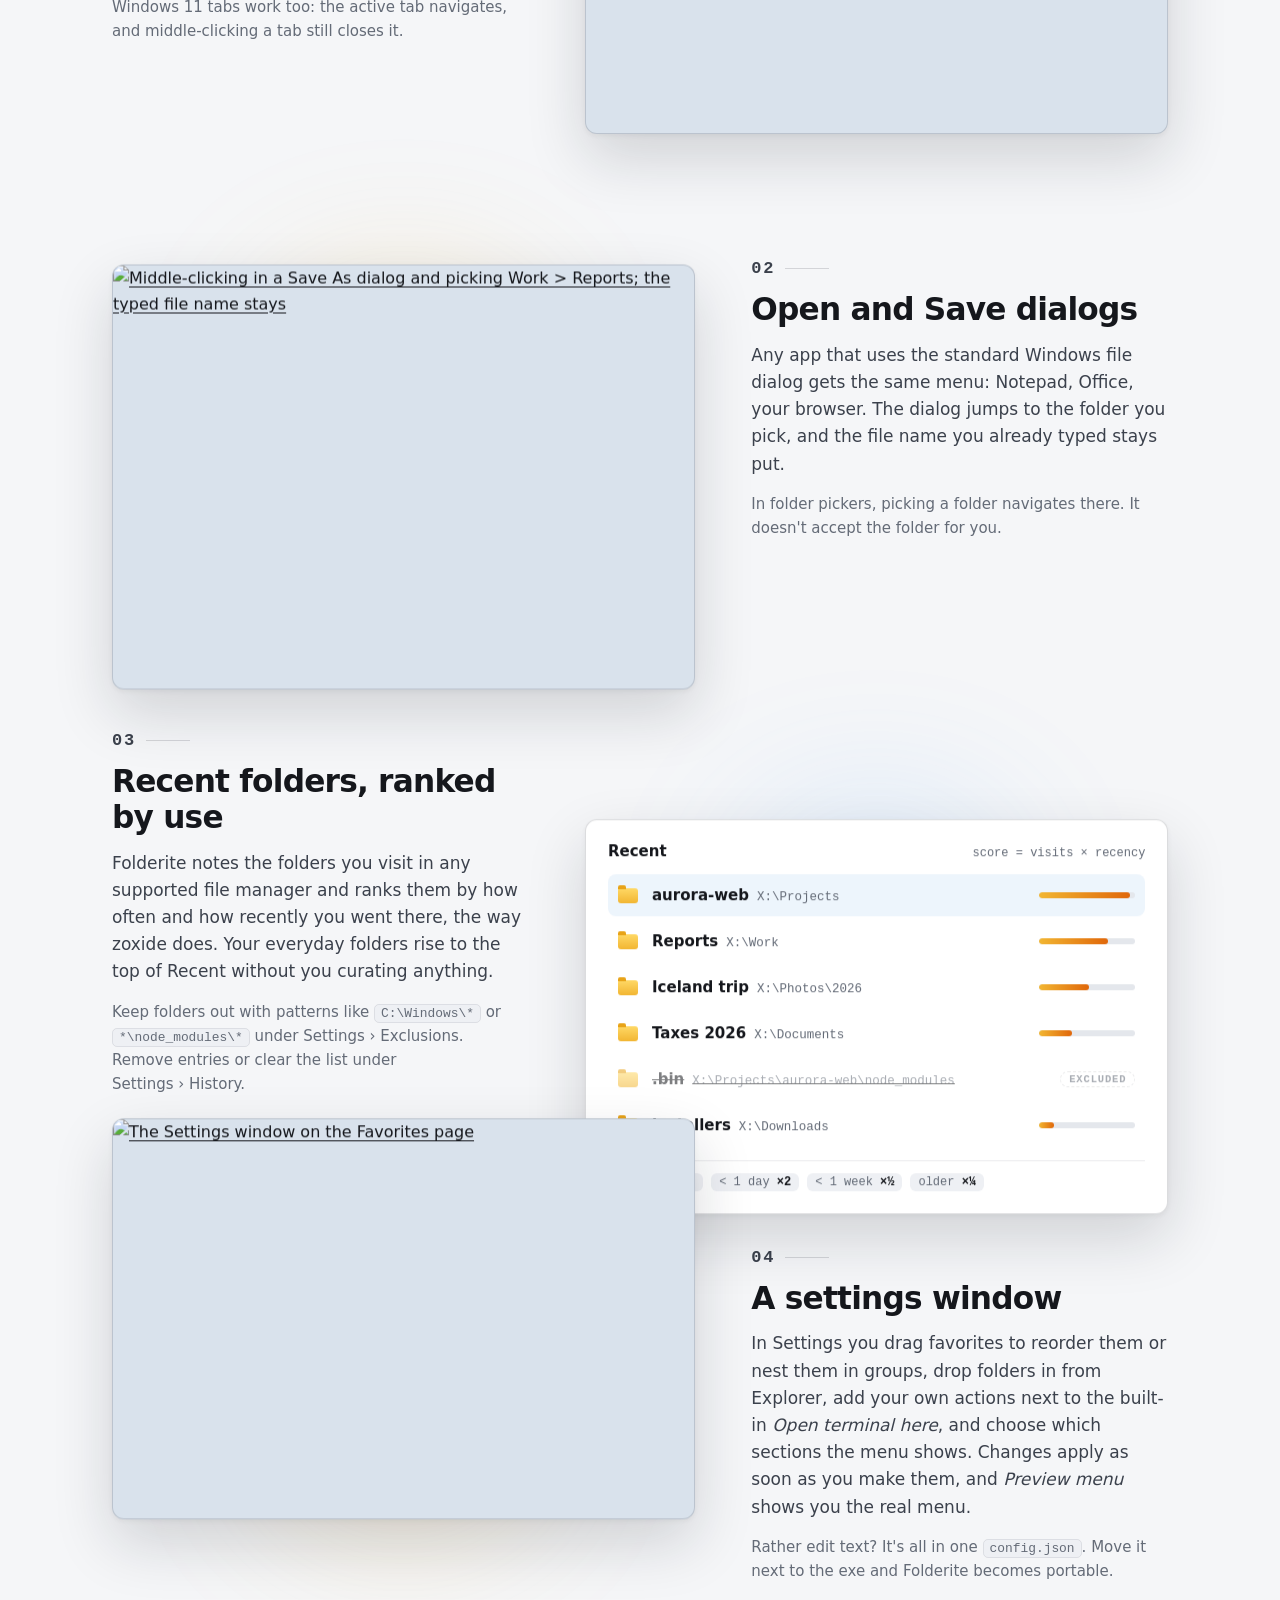
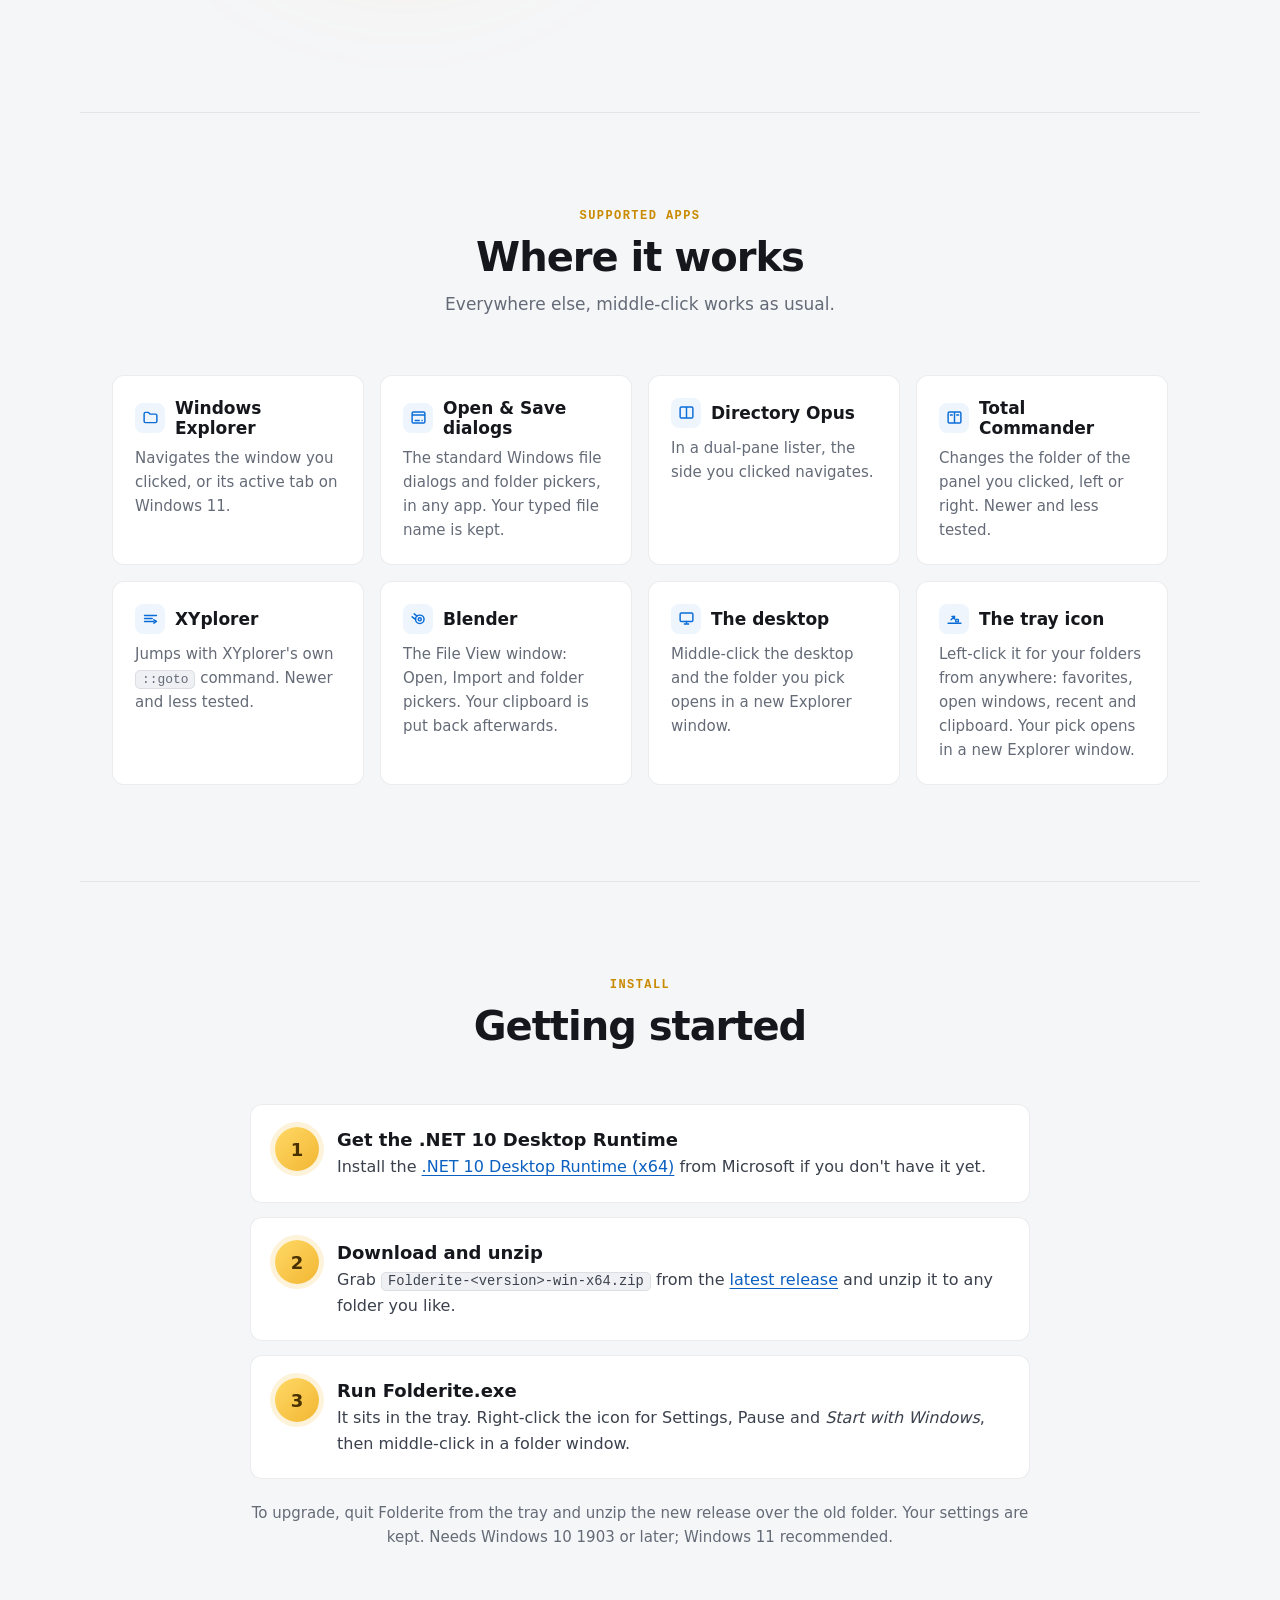
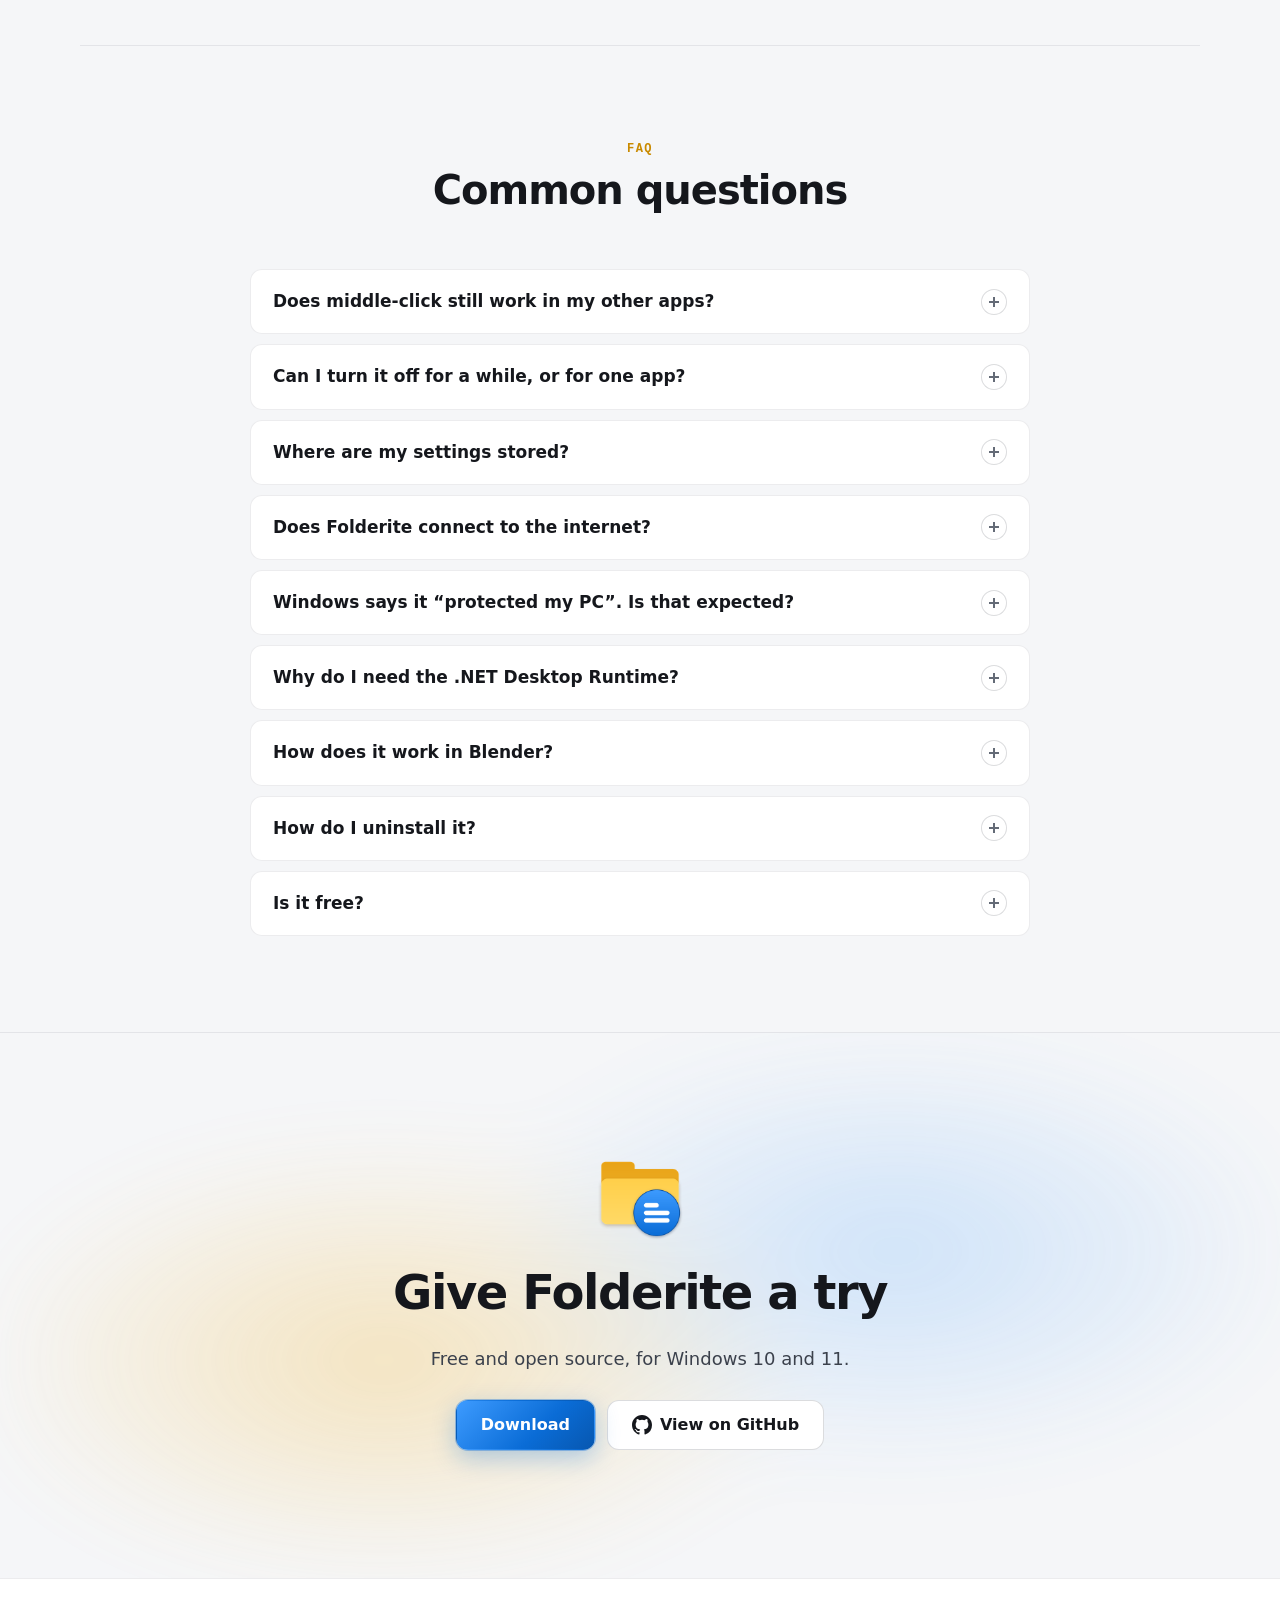
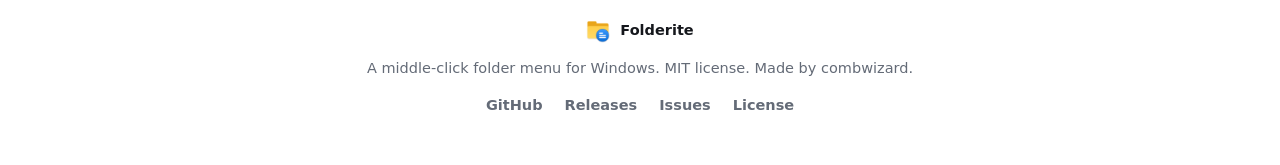
==== commit b1e95b54: "Site: click a screenshot to see it larger Screenshots and animations open in a lightbox (native <dia" ====
--- a/site/index.html
+++ b/site/index.html
@@ -67,16 +67,20 @@
       </div>
       <div class="hero-art">
         <figure class="shot shot-back" data-depth="0.12">
-          <picture>
-            <source srcset="images/settings-dark.png" media="(prefers-color-scheme: dark)">
-            <img src="images/settings-light.png" alt="The Folderite Settings window on the Favorites page" width="1020" height="700">
-          </picture>
+          <a class="zoom" href="images/settings-light.png" aria-label="Enlarge: The Folderite Settings window on the Favorites page">
+            <picture>
+              <source srcset="images/settings-dark.png" media="(prefers-color-scheme: dark)">
+              <img src="images/settings-light.png" alt="The Folderite Settings window on the Favorites page" width="1020" height="700">
+            </picture>
+          </a>
         </figure>
         <figure class="shot shot-front" data-depth="-0.04">
-          <picture>
-            <source srcset="images/menu-dark.png" media="(prefers-color-scheme: dark)">
-            <img src="images/menu-light.png" alt="The Folderite menu over an Explorer window: the current folder, favorites, open windows, recent folders and the clipboard folder" width="1100" height="800">
-          </picture>
+          <a class="zoom" href="images/menu-light.png" aria-label="Enlarge: The Folderite menu over an Explorer window: the current folder, favorites, open windows, recent folders and the clipboard folder">
+            <picture>
+              <source srcset="images/menu-dark.png" media="(prefers-color-scheme: dark)">
+              <img src="images/menu-light.png" alt="The Folderite menu over an Explorer window: the current folder, favorites, open windows, recent folders and the clipboard folder" width="1100" height="800">
+            </picture>
+          </a>
         </figure>
         <span class="chip chip-1" data-depth="-0.16" aria-hidden="true"><i>★</i>Favorites</span>
         <span class="chip chip-2" data-depth="-0.24" aria-hidden="true"><i>⧉</i>Open windows</span>
@@ -116,12 +120,14 @@
         <span class="glow" aria-hidden="true"></span>
         <div class="tilt" data-depth="-0.05">
           <div class="frame">
-            <picture>
-              <source srcset="images/explorer-still-dark.png" media="(prefers-reduced-motion: reduce) and (prefers-color-scheme: dark)">
-              <source srcset="images/explorer-still-light.png" media="(prefers-reduced-motion: reduce)">
-              <source srcset="images/explorer-dark.gif" media="(prefers-color-scheme: dark)">
-              <img src="images/explorer-light.gif" alt="Middle-clicking in Explorer, picking Work > Specs, then a recent folder" width="1100" height="800" loading="lazy">
-            </picture>
+            <a class="zoom" href="images/explorer-light.gif" aria-label="Enlarge: Middle-clicking in Explorer, picking Work > Specs, then a recent folder">
+              <picture>
+                <source srcset="images/explorer-still-dark.png" media="(prefers-reduced-motion: reduce) and (prefers-color-scheme: dark)">
+                <source srcset="images/explorer-still-light.png" media="(prefers-reduced-motion: reduce)">
+                <source srcset="images/explorer-dark.gif" media="(prefers-color-scheme: dark)">
+                <img src="images/explorer-light.gif" alt="Middle-clicking in Explorer, picking Work > Specs, then a recent folder" width="1100" height="800" loading="lazy">
+              </picture>
+            </a>
           </div>
         </div>
       </figure>
@@ -138,12 +144,14 @@
         <span class="glow" aria-hidden="true"></span>
         <div class="tilt" data-depth="-0.05">
           <div class="frame">
-            <picture>
-              <source srcset="images/save-dialog-still-dark.png" media="(prefers-reduced-motion: reduce) and (prefers-color-scheme: dark)">
-              <source srcset="images/save-dialog-still-light.png" media="(prefers-reduced-motion: reduce)">
-              <source srcset="images/save-dialog-dark.gif" media="(prefers-color-scheme: dark)">
-              <img src="images/save-dialog-light.gif" alt="Middle-clicking in a Save As dialog and picking Work > Reports; the typed file name stays" width="1100" height="800" loading="lazy">
-            </picture>
+            <a class="zoom" href="images/save-dialog-light.gif" aria-label="Enlarge: Middle-clicking in a Save As dialog and picking Work > Reports; the typed file name stays">
+              <picture>
+                <source srcset="images/save-dialog-still-dark.png" media="(prefers-reduced-motion: reduce) and (prefers-color-scheme: dark)">
+                <source srcset="images/save-dialog-still-light.png" media="(prefers-reduced-motion: reduce)">
+                <source srcset="images/save-dialog-dark.gif" media="(prefers-color-scheme: dark)">
+                <img src="images/save-dialog-light.gif" alt="Middle-clicking in a Save As dialog and picking Work > Reports; the typed file name stays" width="1100" height="800" loading="lazy">
+              </picture>
+            </a>
           </div>
         </div>
       </figure>
@@ -188,10 +196,12 @@
         <span class="glow" aria-hidden="true"></span>
         <div class="tilt" data-depth="-0.05">
           <div class="frame">
-            <picture>
-              <source srcset="images/settings-dark.png" media="(prefers-color-scheme: dark)">
-              <img src="images/settings-light.png" alt="The Settings window on the Favorites page" width="1020" height="700" loading="lazy">
-            </picture>
+            <a class="zoom" href="images/settings-light.png" aria-label="Enlarge: The Settings window on the Favorites page">
+              <picture>
+                <source srcset="images/settings-dark.png" media="(prefers-color-scheme: dark)">
+                <img src="images/settings-light.png" alt="The Settings window on the Favorites page" width="1020" height="700" loading="lazy">
+              </picture>
+            </a>
           </div>
         </div>
       </figure>
@@ -347,5 +357,10 @@
     <a href="https://github.com/combwizard/folderite/blob/main/LICENSE">License</a>
   </nav>
 </footer>
+<dialog class="lightbox" id="lightbox" aria-label="Enlarged screenshot">
+  <form method="dialog"><button class="lightbox-close" aria-label="Close">×</button></form>
+  <img alt="">
+  <p class="lightbox-cap"></p>
+</dialog>
 </body>
 </html>
--- a/site/styles.css
+++ b/site/styles.css
@@ -546,6 +546,44 @@
 .foot-links a { color: var(--sub); text-decoration: none; font-weight: 600; }
 .foot-links a:hover { color: var(--blue); }
 
+/* ------------------------------------------------------------ lightbox */
+a.zoom { display: block; cursor: zoom-in; color: inherit; }
+html:has(.lightbox[open]) { overflow: hidden; }
+a.zoom:focus-visible { outline-offset: -3px; }
+.lightbox {
+  width: fit-content; max-width: min(1320px, 94vw); max-height: 94vh;
+  margin: auto; padding: 0; border: 0; background: none; overflow: visible;
+  color: var(--text);
+}
+.lightbox::backdrop {
+  background: rgba(10, 12, 16, .72);
+  -webkit-backdrop-filter: blur(6px); backdrop-filter: blur(6px);
+}
+.lightbox img {
+  max-width: 100%; max-height: calc(94vh - 56px); width: auto; margin: 0 auto;
+  border-radius: var(--radius);
+  background: var(--stage);
+  box-shadow: 0 30px 90px rgba(0, 0, 0, .5);
+}
+.lightbox-cap { margin-top: 14px; text-align: center; color: #e6e7ea; font-size: 15px; }
+.lightbox-close {
+  position: absolute; top: -14px; right: -14px; z-index: 1;
+  width: 38px; height: 38px; border-radius: 50%;
+  display: grid; place-items: center;
+  font: 400 24px/1 var(--font); color: var(--text); cursor: pointer;
+  background: var(--bg1); border: 1px solid var(--line2);
+  box-shadow: var(--shadow-sm);
+}
+.lightbox-close:hover { border-color: var(--blue); color: var(--blue); }
+.lightbox[open] { animation: lb-in .25s var(--ease); }
+.lightbox[open]::backdrop { animation: lb-fade .25s ease; }
+@keyframes lb-in { from { opacity: 0; transform: scale(.96); } }
+@keyframes lb-fade { from { opacity: 0; } }
+@media (max-width: 520px) {
+  .lightbox-close { top: auto; bottom: -52px; right: 50%; translate: 50% 0; }
+  .lightbox-cap { margin-bottom: 52px; }
+}
+
 /* ------------------------------------------------------------ reveal (site.js adds .reveal) */
 .reveal {
   opacity: 0; transform: translateY(26px); filter: blur(5px);
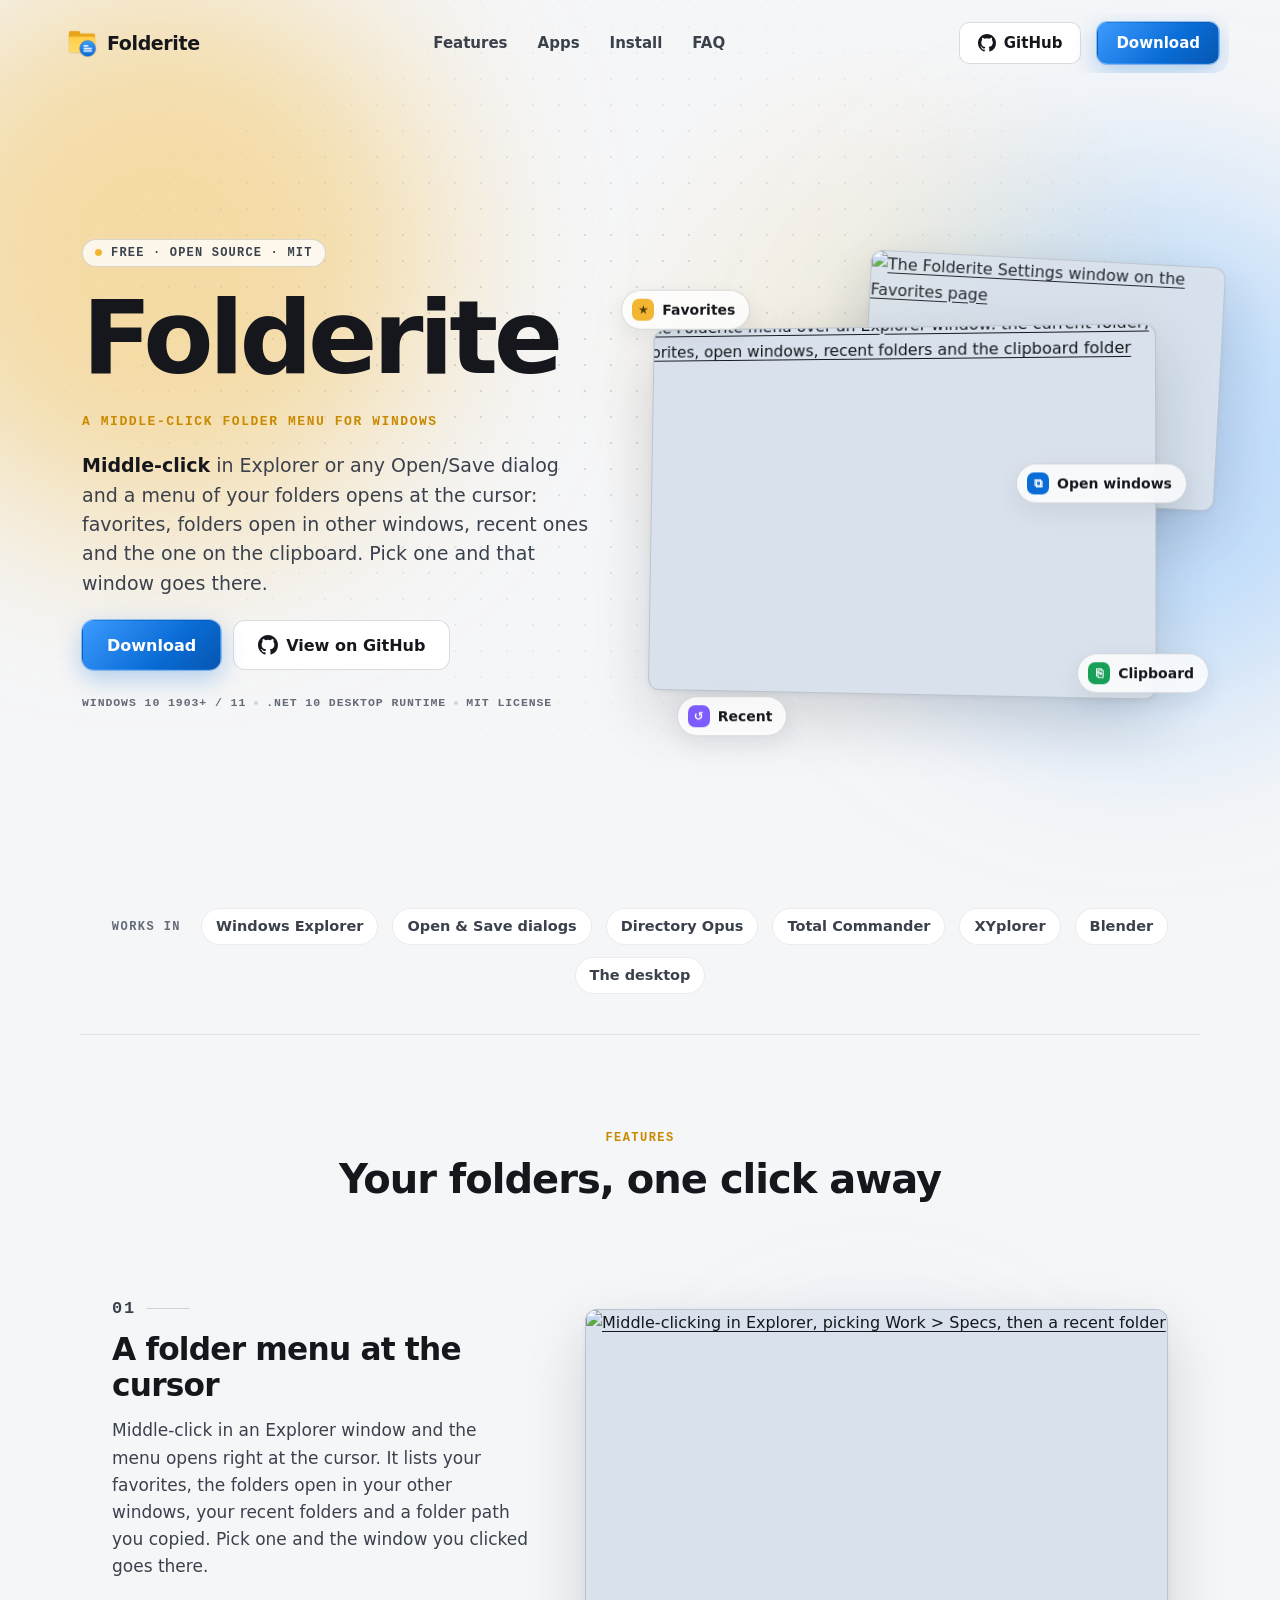
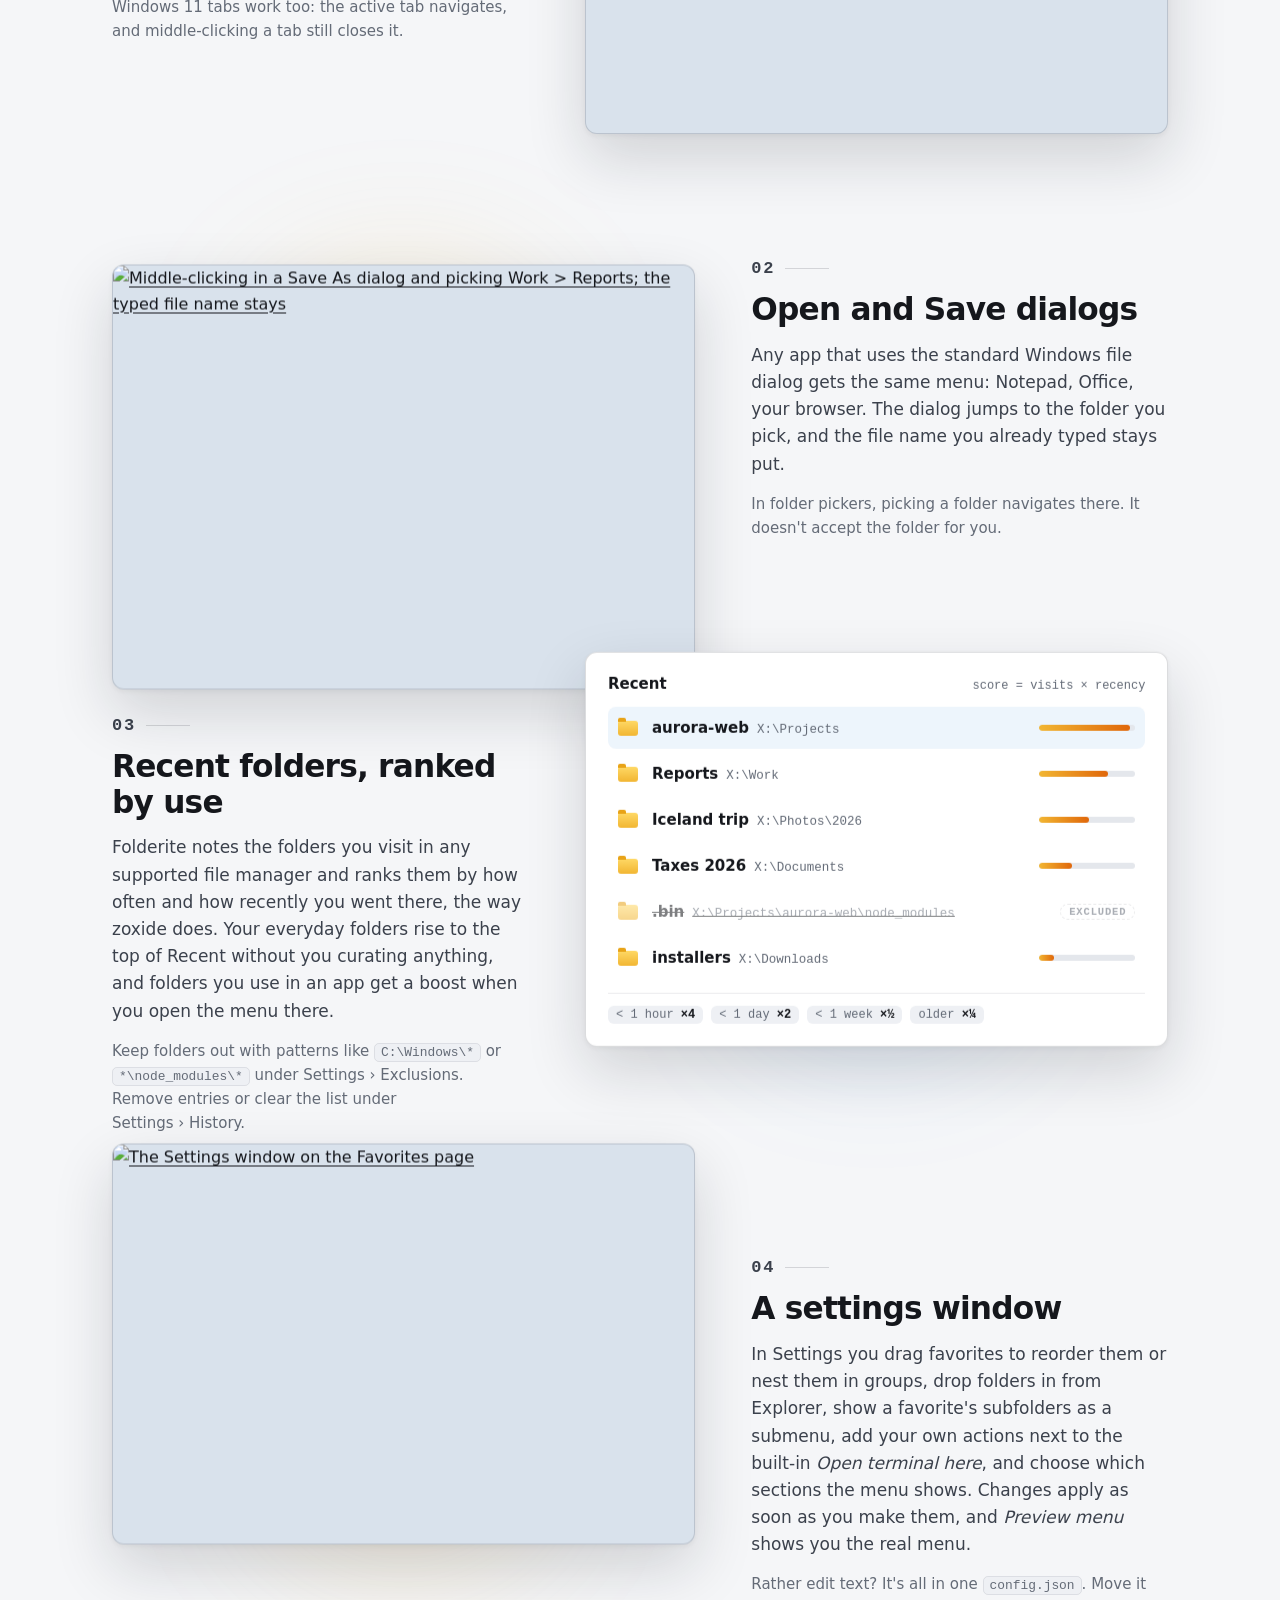
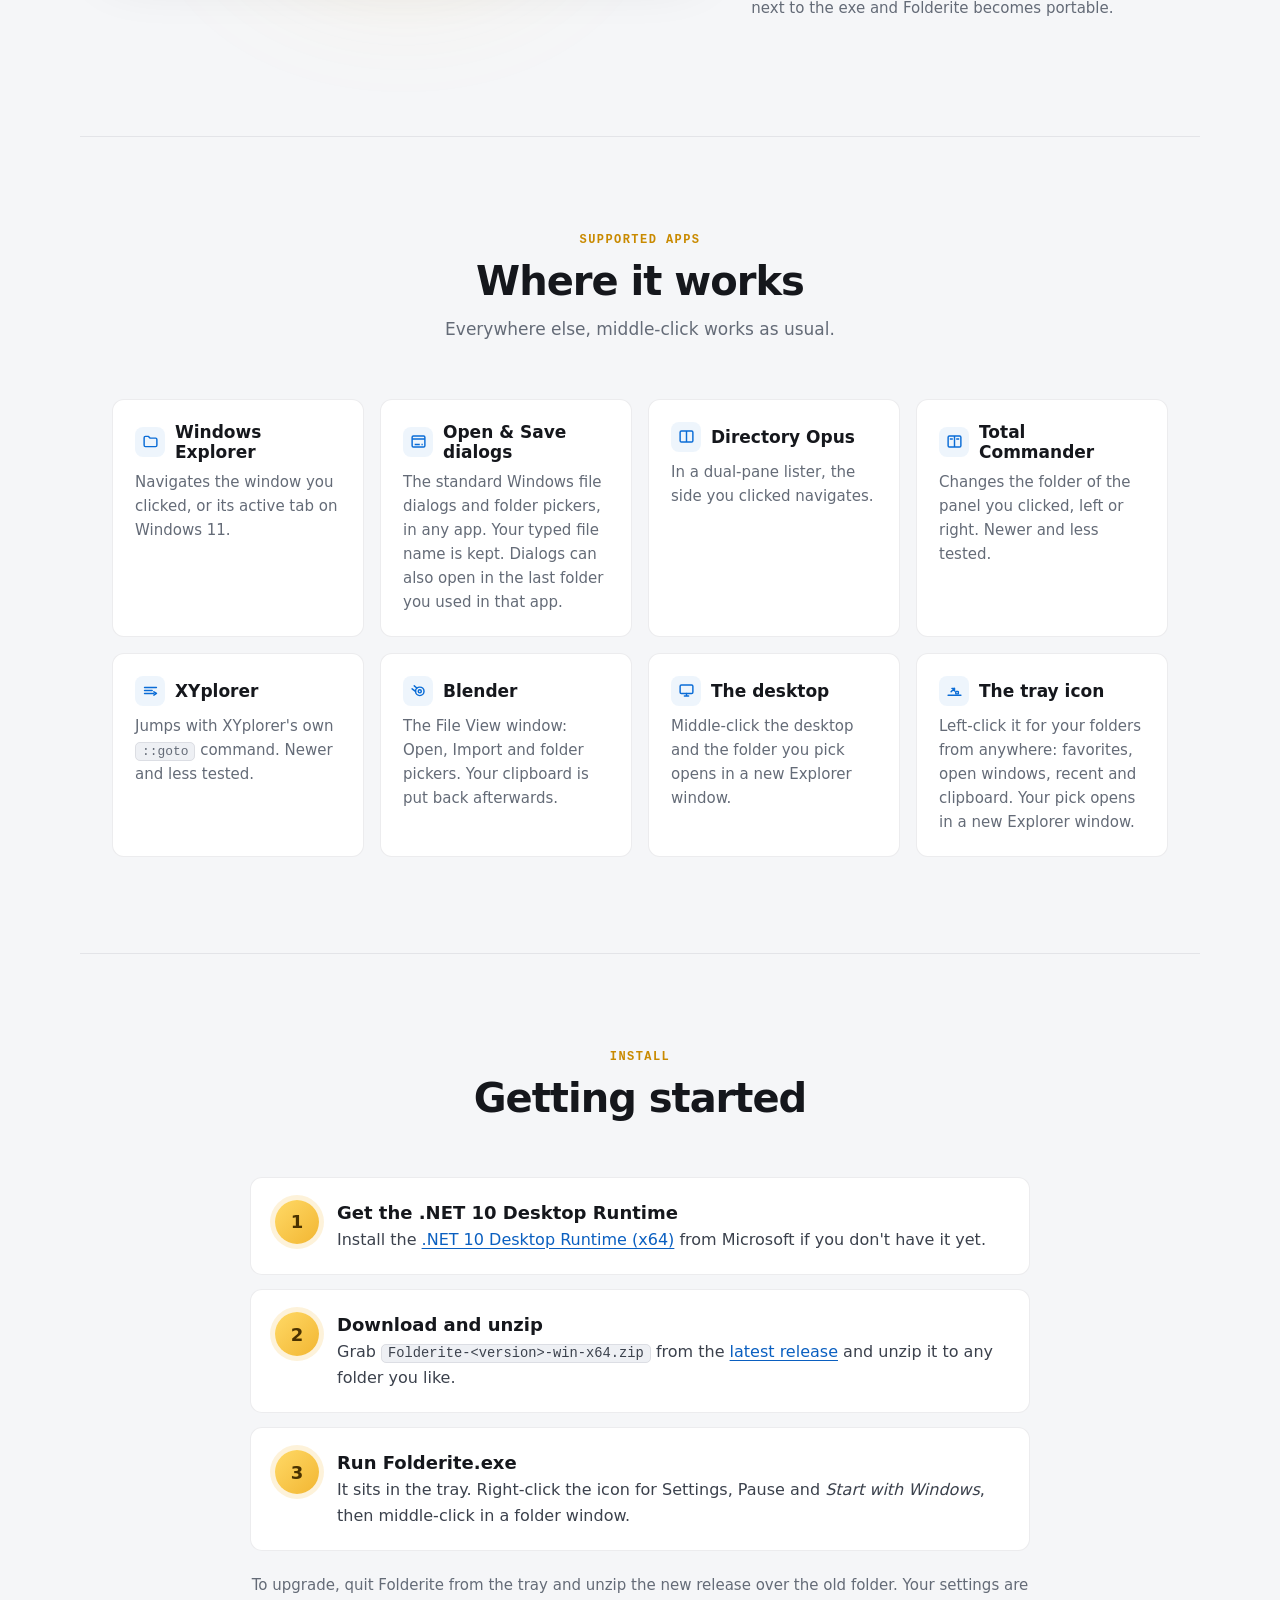
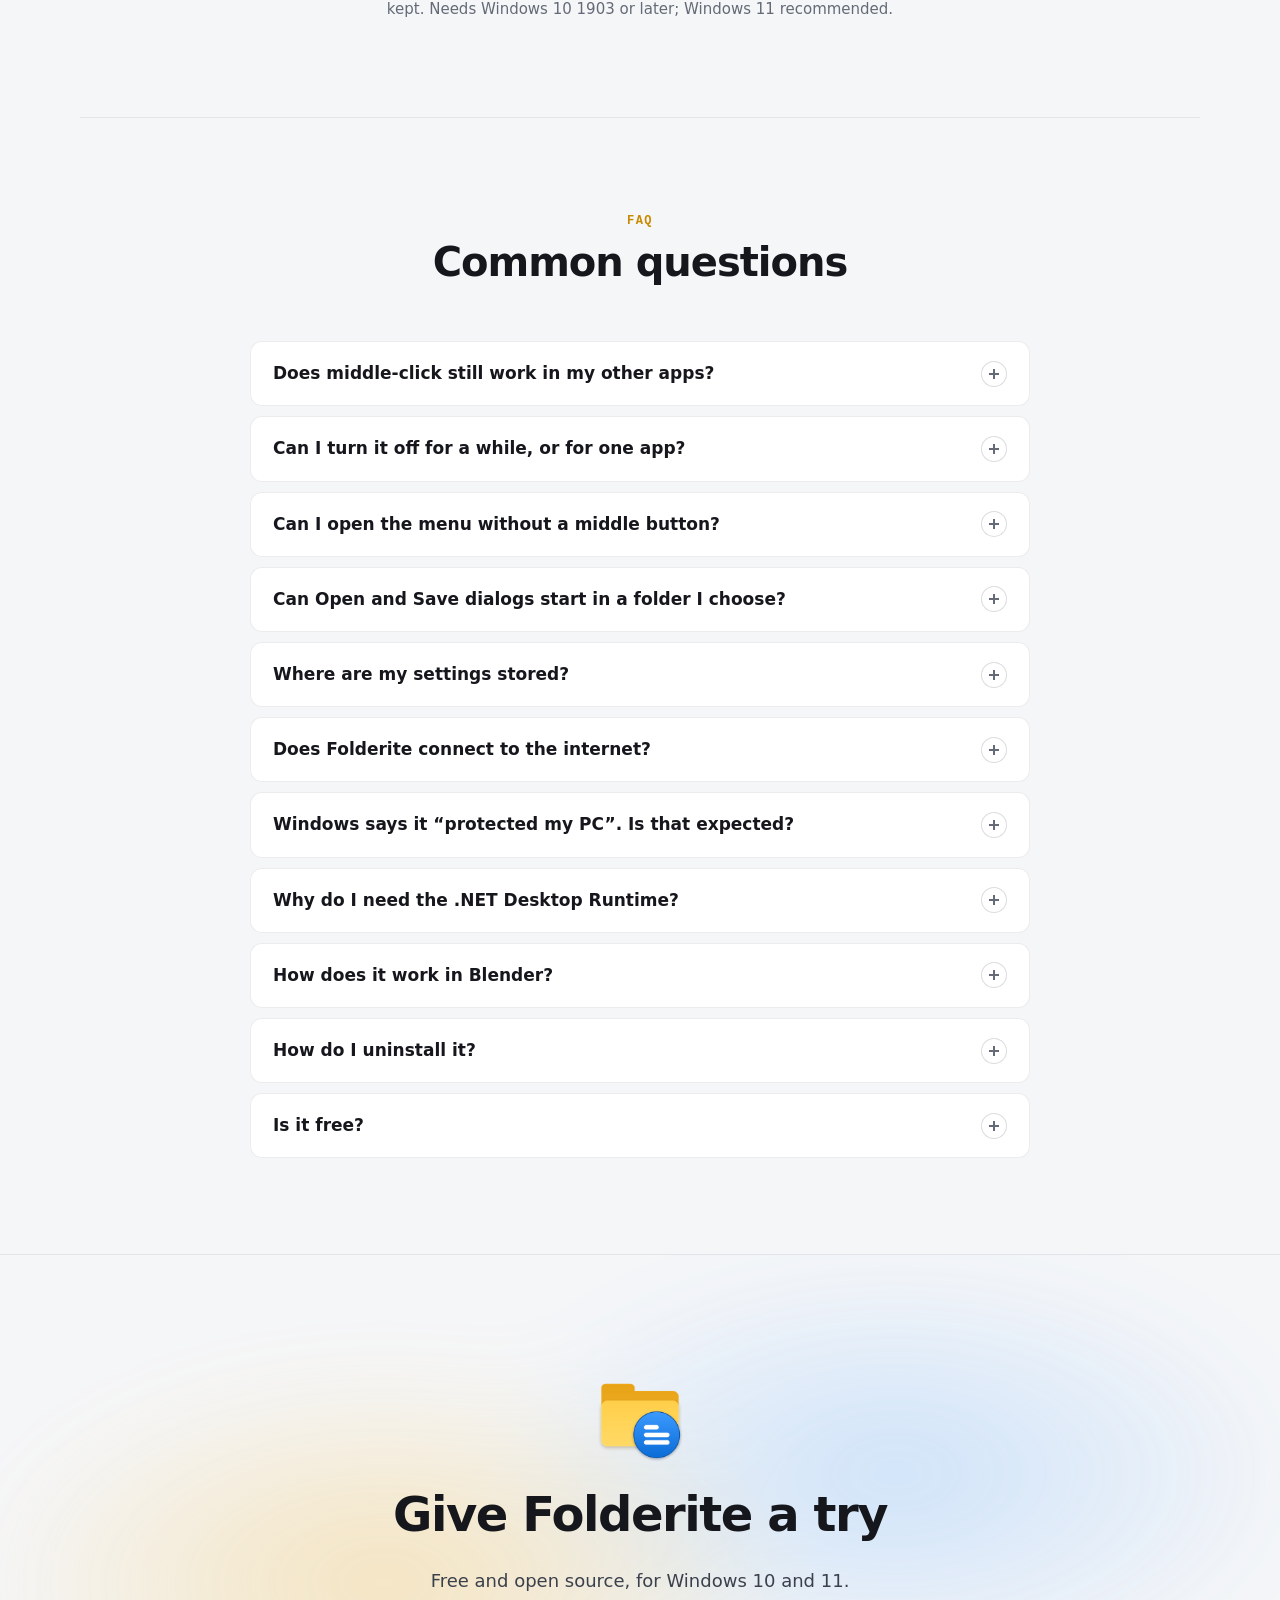
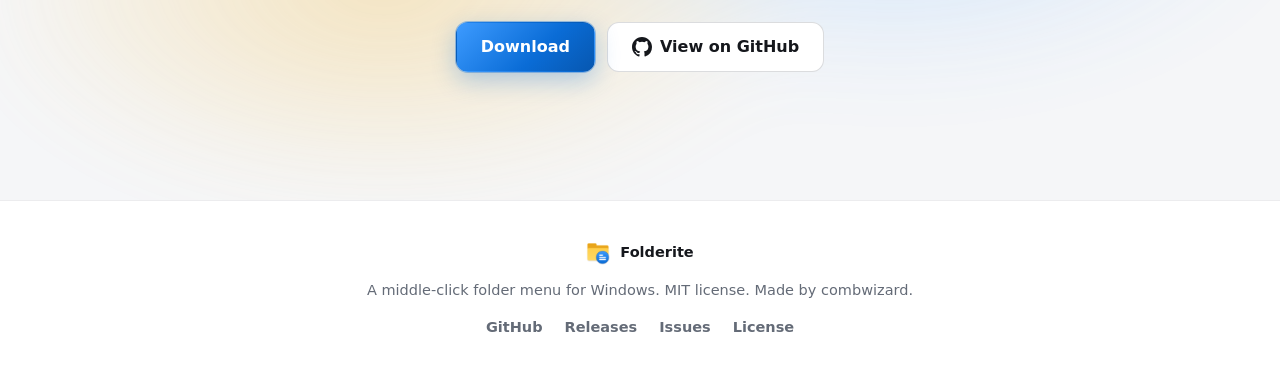
==== commit 9ea8f4fc: "Site: keyboard shortcut, dialog start folders, subfolder submenus, per-app recents" ====
--- a/site/index.html
+++ b/site/index.html
@@ -161,7 +161,7 @@
       <div class="feature-copy">
         <p class="feature-num">03</p>
         <h3>Recent folders, ranked by use</h3>
-        <p>Folderite notes the folders you visit in any supported file manager and ranks them by how often and how recently you went there, the way zoxide does. Your everyday folders rise to the top of Recent without you curating anything.</p>
+        <p>Folderite notes the folders you visit in any supported file manager and ranks them by how often and how recently you went there, the way zoxide does. Your everyday folders rise to the top of Recent without you curating anything, and folders you use in an app get a boost when you open the menu there.</p>
         <p class="feature-sub">Keep folders out with patterns like <code>C:\Windows\*</code> or <code>*\node_modules\*</code> under Settings&nbsp;›&nbsp;Exclusions. Remove entries or clear the list under Settings&nbsp;›&nbsp;History.</p>
       </div>
       <figure class="feature-media">
@@ -189,7 +189,7 @@
       <div class="feature-copy">
         <p class="feature-num">04</p>
         <h3>A settings window</h3>
-        <p>In Settings you drag favorites to reorder them or nest them in groups, drop folders in from Explorer, add your own actions next to the built-in <em>Open terminal here</em>, and choose which sections the menu shows. Changes apply as soon as you make them, and <em>Preview menu</em> shows you the real menu.</p>
+        <p>In Settings you drag favorites to reorder them or nest them in groups, drop folders in from Explorer, show a favorite's subfolders as a submenu, add your own actions next to the built-in <em>Open terminal here</em>, and choose which sections the menu shows. Changes apply as soon as you make them, and <em>Preview menu</em> shows you the real menu.</p>
         <p class="feature-sub">Rather edit text? It's all in one <code>config.json</code>. Move it next to the exe and Folderite becomes portable.</p>
       </div>
       <figure class="feature-media">
@@ -221,7 +221,7 @@
       </li>
       <li>
         <h3><span class="app-ico"><svg viewBox="0 0 20 20" fill="none" stroke="currentColor" stroke-width="1.7" stroke-linejoin="round" aria-hidden="true"><rect x="2.5" y="3.5" width="15" height="13" rx="1.5"/><path d="M2.5 7h15M5.5 13.5h6M13.5 13.5h1.5"/></svg></span>Open &amp; Save dialogs</h3>
-        <p>The standard Windows file dialogs and folder pickers, in any app. Your typed file name is kept.</p>
+        <p>The standard Windows file dialogs and folder pickers, in any app. Your typed file name is kept. Dialogs can also open in the last folder you used in that app.</p>
       </li>
       <li>
         <h3><span class="app-ico"><svg viewBox="0 0 20 20" fill="none" stroke="currentColor" stroke-width="1.7" stroke-linejoin="round" aria-hidden="true"><rect x="2.5" y="3.5" width="15" height="13" rx="1.5"/><path d="M10 3.5v13"/></svg></span>Directory Opus</h3>
@@ -288,6 +288,18 @@
         <summary>Can I turn it off for a while, or for one app?</summary>
         <div class="faq-a">
           <p>Choose <em>Pause</em> in the tray menu to turn it off until you resume. To leave one app alone for good, add it under Settings&nbsp;›&nbsp;Exclusions (<code>disabledProcesses</code> in the config).</p>
+        </div>
+      </details>
+      <details class="faq-q" id="q-keyboard">
+        <summary>Can I open the menu without a middle button?</summary>
+        <div class="faq-a">
+          <p>Yes. Set a keyboard shortcut under Settings&nbsp;›&nbsp;General. It opens the menu for the window in front. If that window isn't one Folderite supports, the folder you pick opens in a new Explorer window. You can also left-click the tray icon.</p>
+        </div>
+      </details>
+      <details class="faq-q" id="q-dialog-folder">
+        <summary>Can Open and Save dialogs start in a folder I choose?</summary>
+        <div class="faq-a">
+          <p>Yes, under Settings&nbsp;›&nbsp;Dialogs. Turn on <em>Start in the last folder used</em> and each app's dialogs open where you last were in that app, or set a fixed folder for a specific app. Both are off until you set them, and a file name you've typed is kept.</p>
         </div>
       </details>
       <details class="faq-q" id="q-settings">
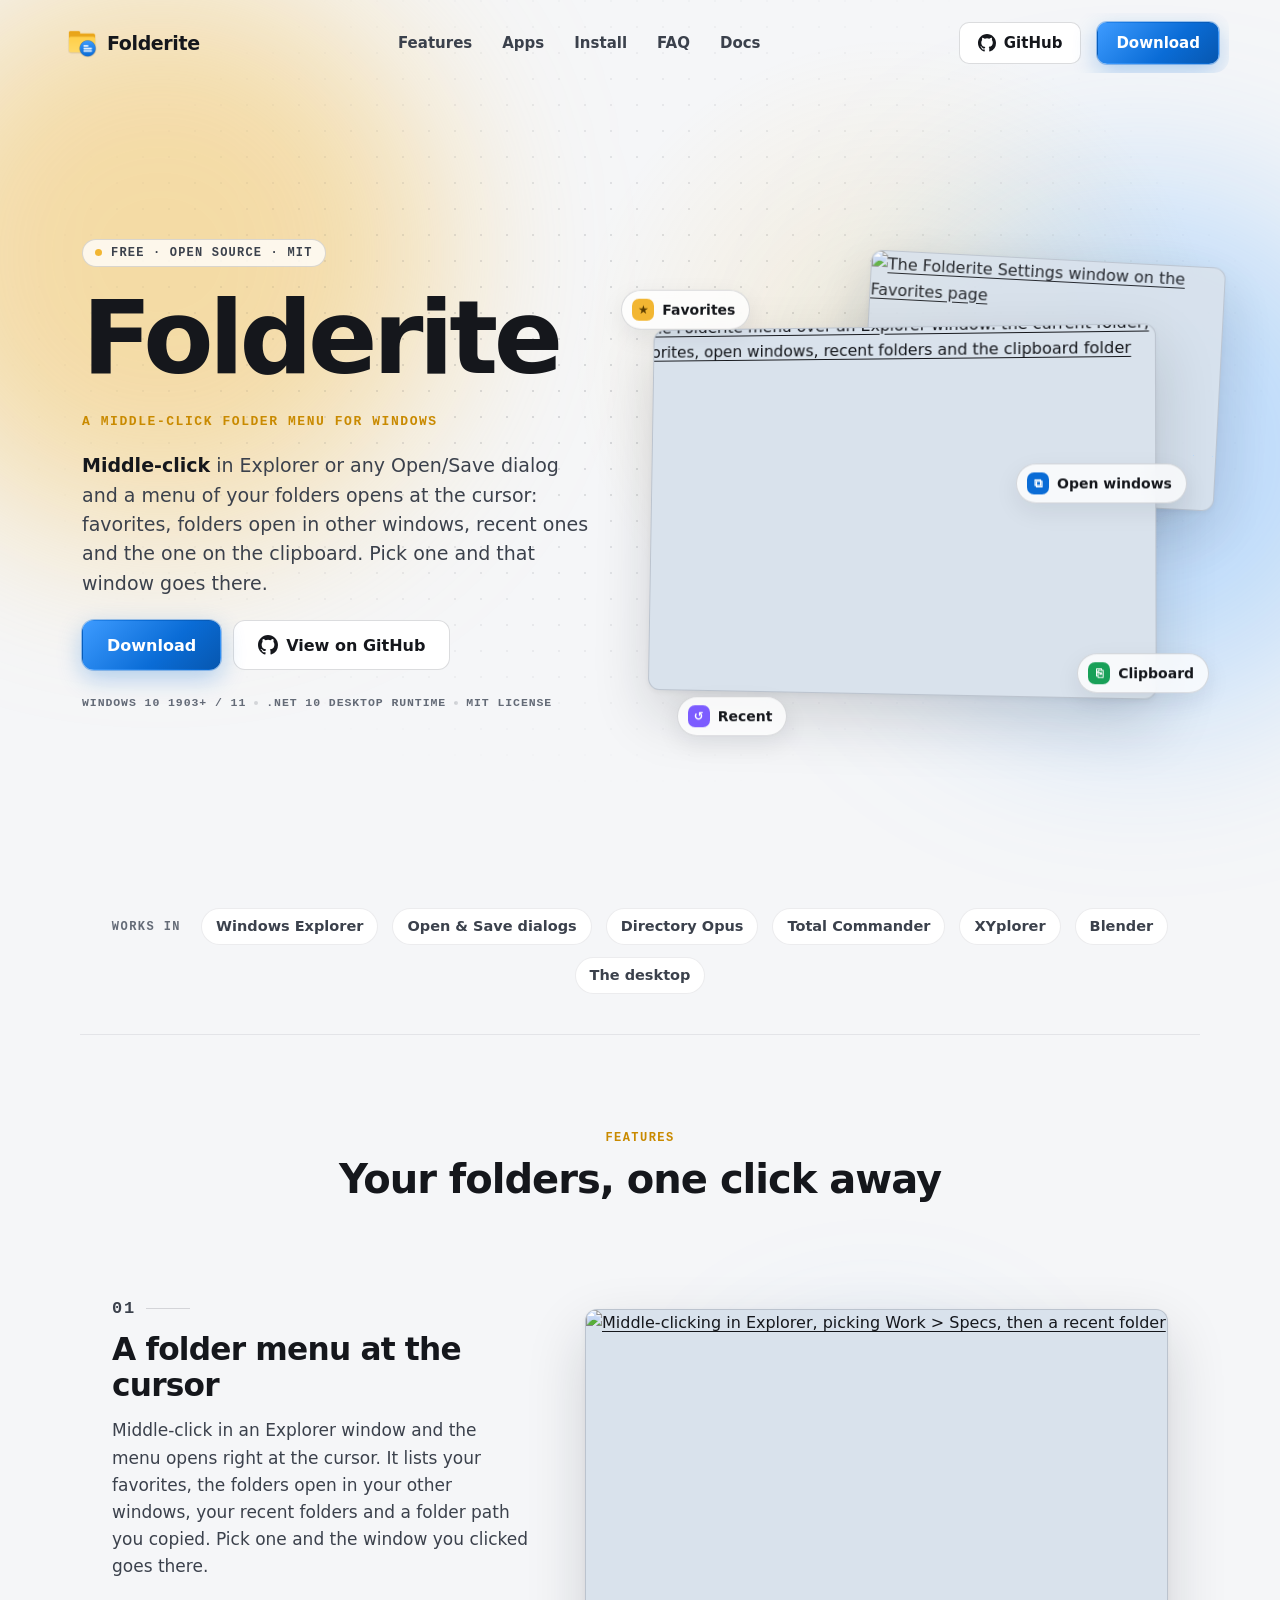
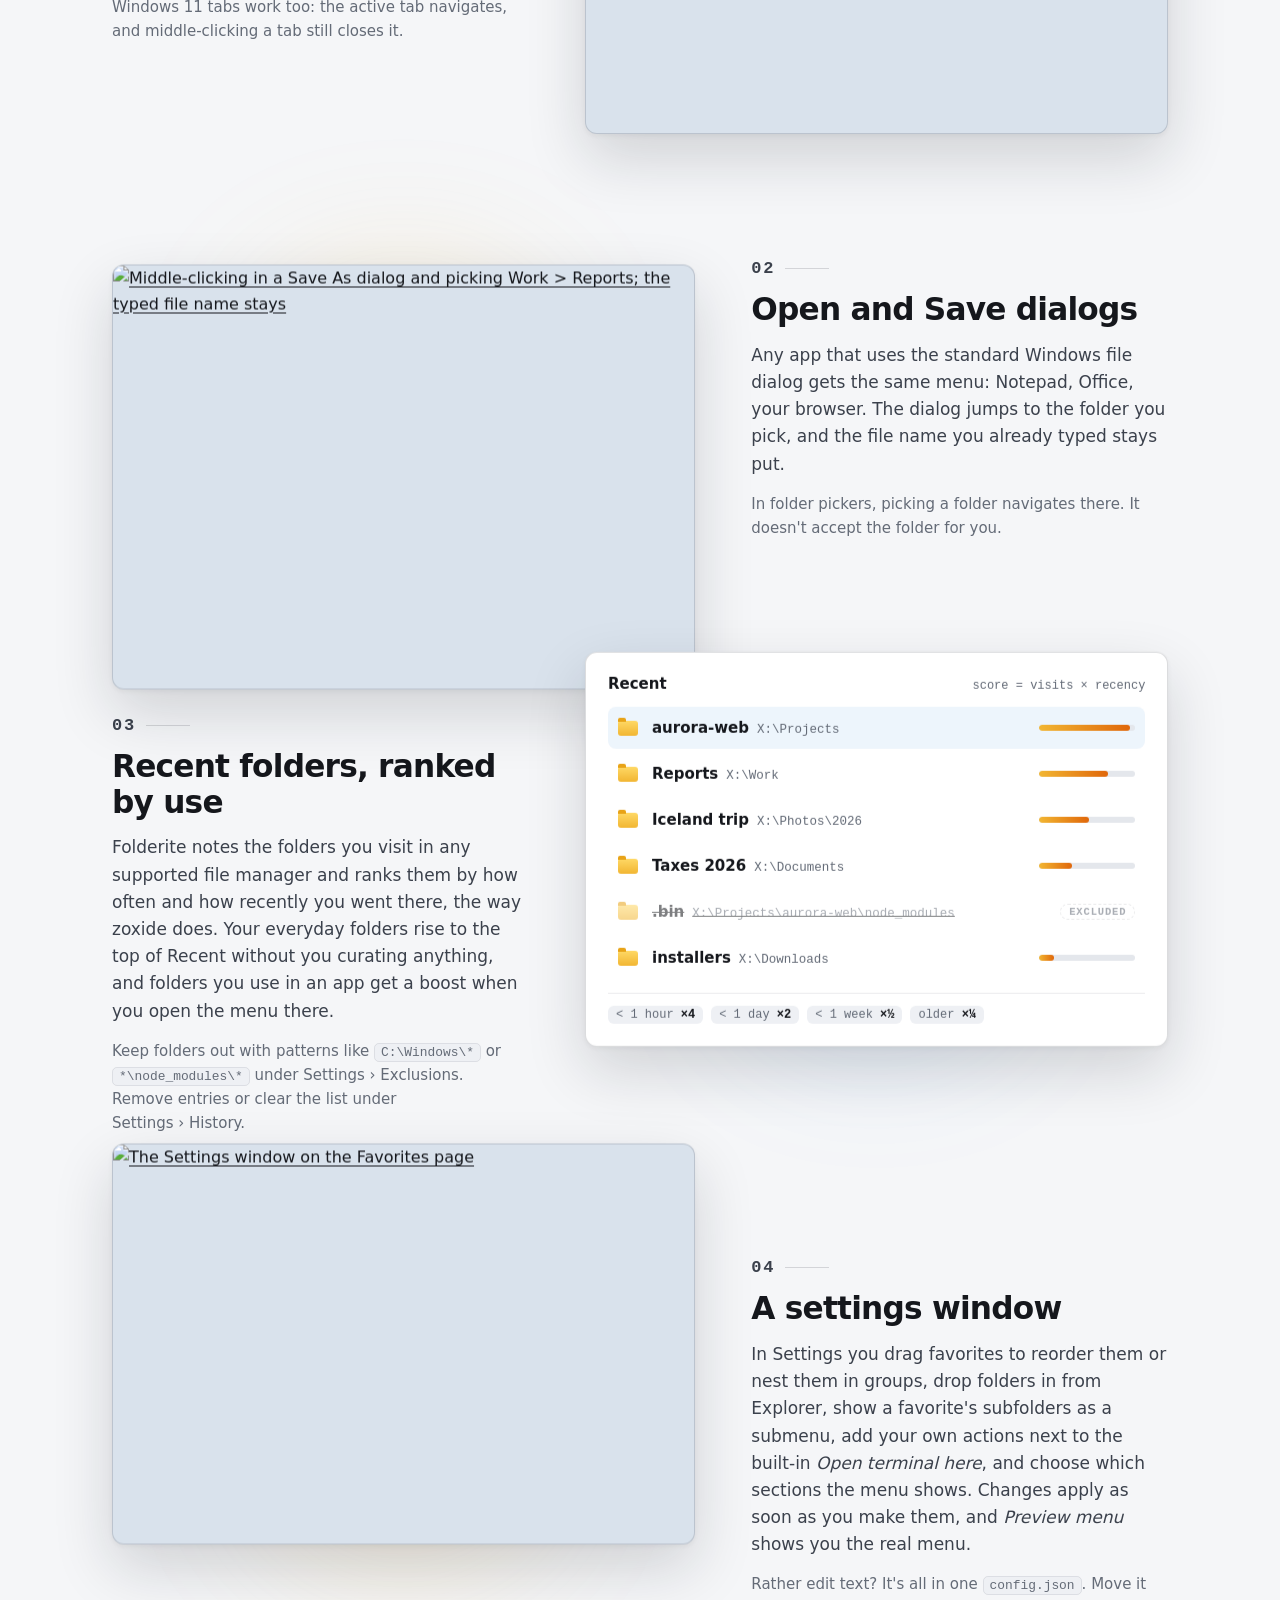
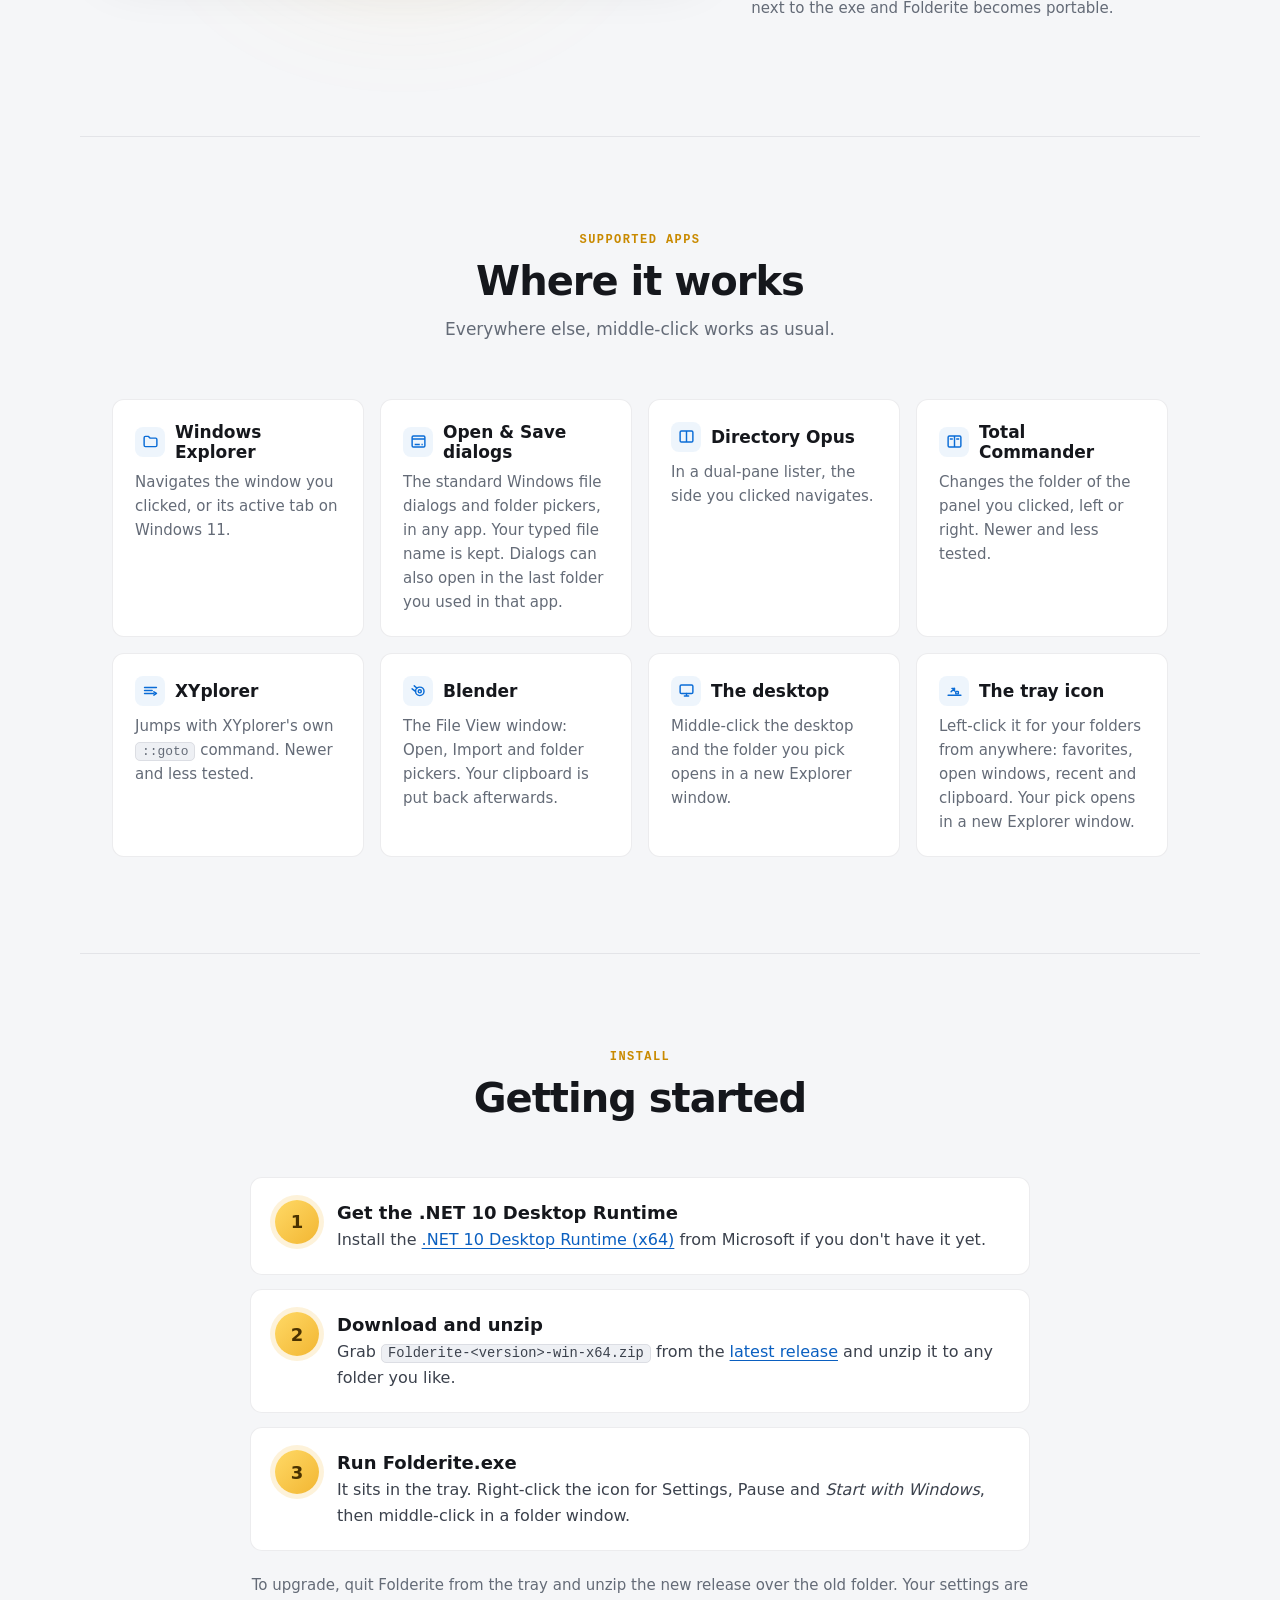
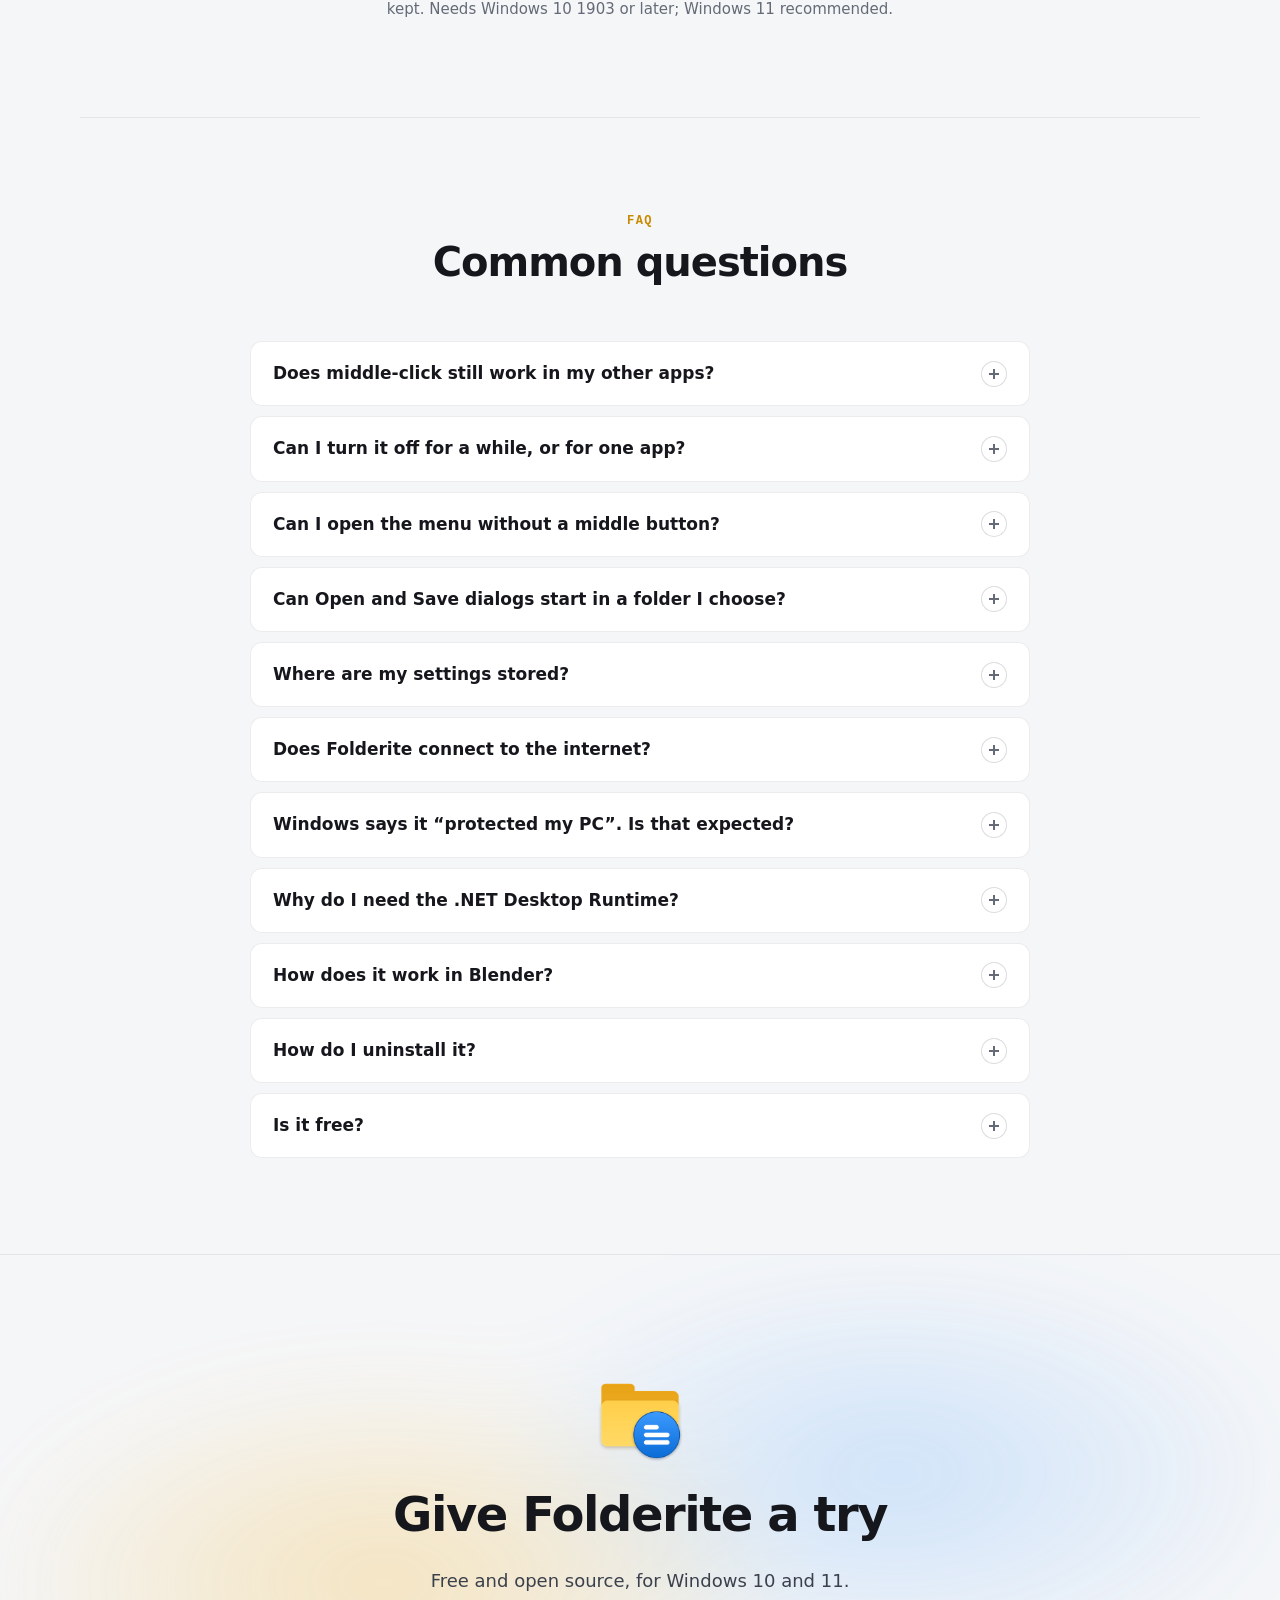
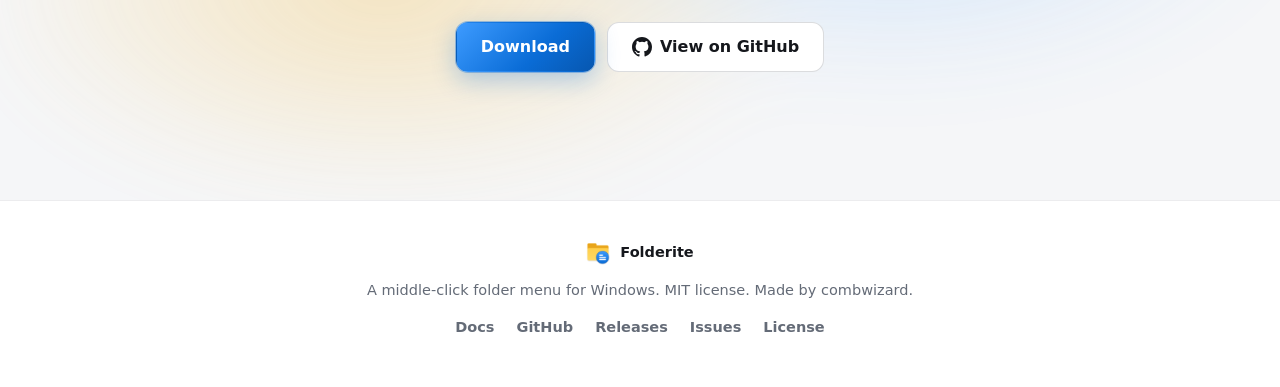
==== commit 75fdb71a: "Docs: a documentation site at /docs, built with MkDocs from docs/ MkDocs Material, set up like ZOrbi" ====
--- a/site/index.html
+++ b/site/index.html
@@ -11,12 +11,12 @@
 <meta property="og:title" content="Folderite - a middle-click folder menu for Windows">
 <meta property="og:description" content="Middle-click in Explorer or any Open/Save dialog to jump to your favorite, open, recent or copied folders. Free and open source.">
 <meta property="og:type" content="website">
-<meta property="og:url" content="https://combwizard.github.io/folderite/">
-<meta property="og:image" content="https://combwizard.github.io/folderite/images/menu-light.png">
+<meta property="og:url" content="https://combwizard.github.io/Folderite/">
+<meta property="og:image" content="https://combwizard.github.io/Folderite/images/menu-light.png">
 <meta name="twitter:card" content="summary_large_image">
 <meta name="twitter:title" content="Folderite - a middle-click folder menu for Windows">
 <meta name="twitter:description" content="Middle-click in Explorer or any Open/Save dialog to jump to your favorite, open, recent or copied folders. Free and open source.">
-<meta name="twitter:image" content="https://combwizard.github.io/folderite/images/menu-light.png">
+<meta name="twitter:image" content="https://combwizard.github.io/Folderite/images/menu-light.png">
 <link rel="icon" type="image/png" href="favicon.png">
 <link rel="stylesheet" href="styles.css">
 <script src="site.js" defer></script>
@@ -35,9 +35,10 @@
       <a href="#apps">Apps</a>
       <a href="#install">Install</a>
       <a href="#faq">FAQ</a>
+      <a href="docs/">Docs</a>
     </nav>
-    <a class="btn gh" href="https://github.com/combwizard/folderite" aria-label="Folderite on GitHub"><svg class="gh-mark" width="18" height="18" aria-hidden="true"><use href="#gh"/></svg><span class="gh-label">GitHub</span></a>
-    <a class="btn primary" href="https://github.com/combwizard/folderite/releases/latest">Download</a>
+    <a class="btn gh" href="https://github.com/combwizard/Folderite" aria-label="Folderite on GitHub"><svg class="gh-mark" width="18" height="18" aria-hidden="true"><use href="#gh"/></svg><span class="gh-label">GitHub</span></a>
+    <a class="btn primary" href="https://github.com/combwizard/Folderite/releases/latest">Download</a>
     <span class="progress" aria-hidden="true"></span>
   </div>
 </header>
@@ -56,8 +57,8 @@
         <p class="tagline">A middle-click folder menu for Windows</p>
         <p class="lede"><strong>Middle-click</strong> in Explorer or any Open/Save dialog and a menu of your folders opens at the cursor: favorites, folders open in other windows, recent ones and the one on the clipboard. Pick one and that window goes there.</p>
         <div class="btn-row">
-          <a class="btn primary big" href="https://github.com/combwizard/folderite/releases/latest">Download <span class="ver" data-version hidden></span></a>
-          <a class="btn big gh" href="https://github.com/combwizard/folderite"><svg class="gh-mark" width="20" height="20" aria-hidden="true"><use href="#gh"/></svg>View on GitHub</a>
+          <a class="btn primary big" href="https://github.com/combwizard/Folderite/releases/latest">Download <span class="ver" data-version hidden></span></a>
+          <a class="btn big gh" href="https://github.com/combwizard/Folderite"><svg class="gh-mark" width="20" height="20" aria-hidden="true"><use href="#gh"/></svg>View on GitHub</a>
         </div>
         <ul class="compat" aria-label="Requirements">
           <li>Windows 10 1903+ / 11</li>
@@ -262,7 +263,7 @@
       </li>
       <li>
         <h3>Download and unzip</h3>
-        <p>Grab <code>Folderite-&lt;version&gt;-win-x64.zip</code> from the <a href="https://github.com/combwizard/folderite/releases/latest">latest release</a> and unzip it to any folder you like.</p>
+        <p>Grab <code>Folderite-&lt;version&gt;-win-x64.zip</code> from the <a href="https://github.com/combwizard/Folderite/releases/latest">latest release</a> and unzip it to any folder you like.</p>
       </li>
       <li>
         <h3>Run Folderite.exe</h3>
@@ -318,7 +319,7 @@
       <details class="faq-q" id="q-smartscreen">
         <summary>Windows says it “protected my PC”. Is that expected?</summary>
         <div class="faq-a">
-          <p>It can be. The exe isn't code-signed, so SmartScreen may warn about it the first time it runs. Click <em>More info</em>, then <em>Run anyway</em>. The release zip is built from the public source by GitHub Actions, and you can always <a href="https://github.com/combwizard/folderite#build-from-source">build it yourself</a>.</p>
+          <p>It can be. The exe isn't code-signed, so SmartScreen may warn about it the first time it runs. Click <em>More info</em>, then <em>Run anyway</em>. The release zip is built from the public source by GitHub Actions, and you can always <a href="https://github.com/combwizard/Folderite#build-from-source">build it yourself</a>.</p>
         </div>
       </details>
       <details class="faq-q" id="q-dotnet">
@@ -342,7 +343,7 @@
       <details class="faq-q" id="q-free">
         <summary>Is it free?</summary>
         <div class="faq-a">
-          <p>Yes. Folderite is open source under the <a href="https://github.com/combwizard/folderite/blob/main/LICENSE">MIT license</a>. Bug reports and ideas are welcome on <a href="https://github.com/combwizard/folderite/issues">GitHub Issues</a>.</p>
+          <p>Yes. Folderite is open source under the <a href="https://github.com/combwizard/Folderite/blob/main/LICENSE">MIT license</a>. Bug reports and ideas are welcome on <a href="https://github.com/combwizard/Folderite/issues">GitHub Issues</a>.</p>
         </div>
       </details>
     </div>
@@ -353,8 +354,8 @@
     <h2 id="cta-title">Give Folderite a try</h2>
     <p>Free and open source, for Windows 10 and 11.</p>
     <div class="btn-row">
-      <a class="btn primary big" href="https://github.com/combwizard/folderite/releases/latest">Download <span class="ver" data-version hidden></span></a>
-      <a class="btn big gh" href="https://github.com/combwizard/folderite"><svg class="gh-mark" width="20" height="20" aria-hidden="true"><use href="#gh"/></svg>View on GitHub</a>
+      <a class="btn primary big" href="https://github.com/combwizard/Folderite/releases/latest">Download <span class="ver" data-version hidden></span></a>
+      <a class="btn big gh" href="https://github.com/combwizard/Folderite"><svg class="gh-mark" width="20" height="20" aria-hidden="true"><use href="#gh"/></svg>View on GitHub</a>
     </div>
   </section>
 </main>
@@ -363,10 +364,11 @@
   <span class="foot-brand"><img src="favicon.png" alt="" width="24" height="24">Folderite</span>
   <p>A middle-click folder menu for Windows. MIT license. Made by combwizard.</p>
   <nav class="foot-links" aria-label="Project links">
-    <a href="https://github.com/combwizard/folderite">GitHub</a>
-    <a href="https://github.com/combwizard/folderite/releases">Releases</a>
-    <a href="https://github.com/combwizard/folderite/issues">Issues</a>
-    <a href="https://github.com/combwizard/folderite/blob/main/LICENSE">License</a>
+    <a href="docs/">Docs</a>
+    <a href="https://github.com/combwizard/Folderite">GitHub</a>
+    <a href="https://github.com/combwizard/Folderite/releases">Releases</a>
+    <a href="https://github.com/combwizard/Folderite/issues">Issues</a>
+    <a href="https://github.com/combwizard/Folderite/blob/main/LICENSE">License</a>
   </nav>
 </footer>
 <dialog class="lightbox" id="lightbox" aria-label="Enlarged screenshot">
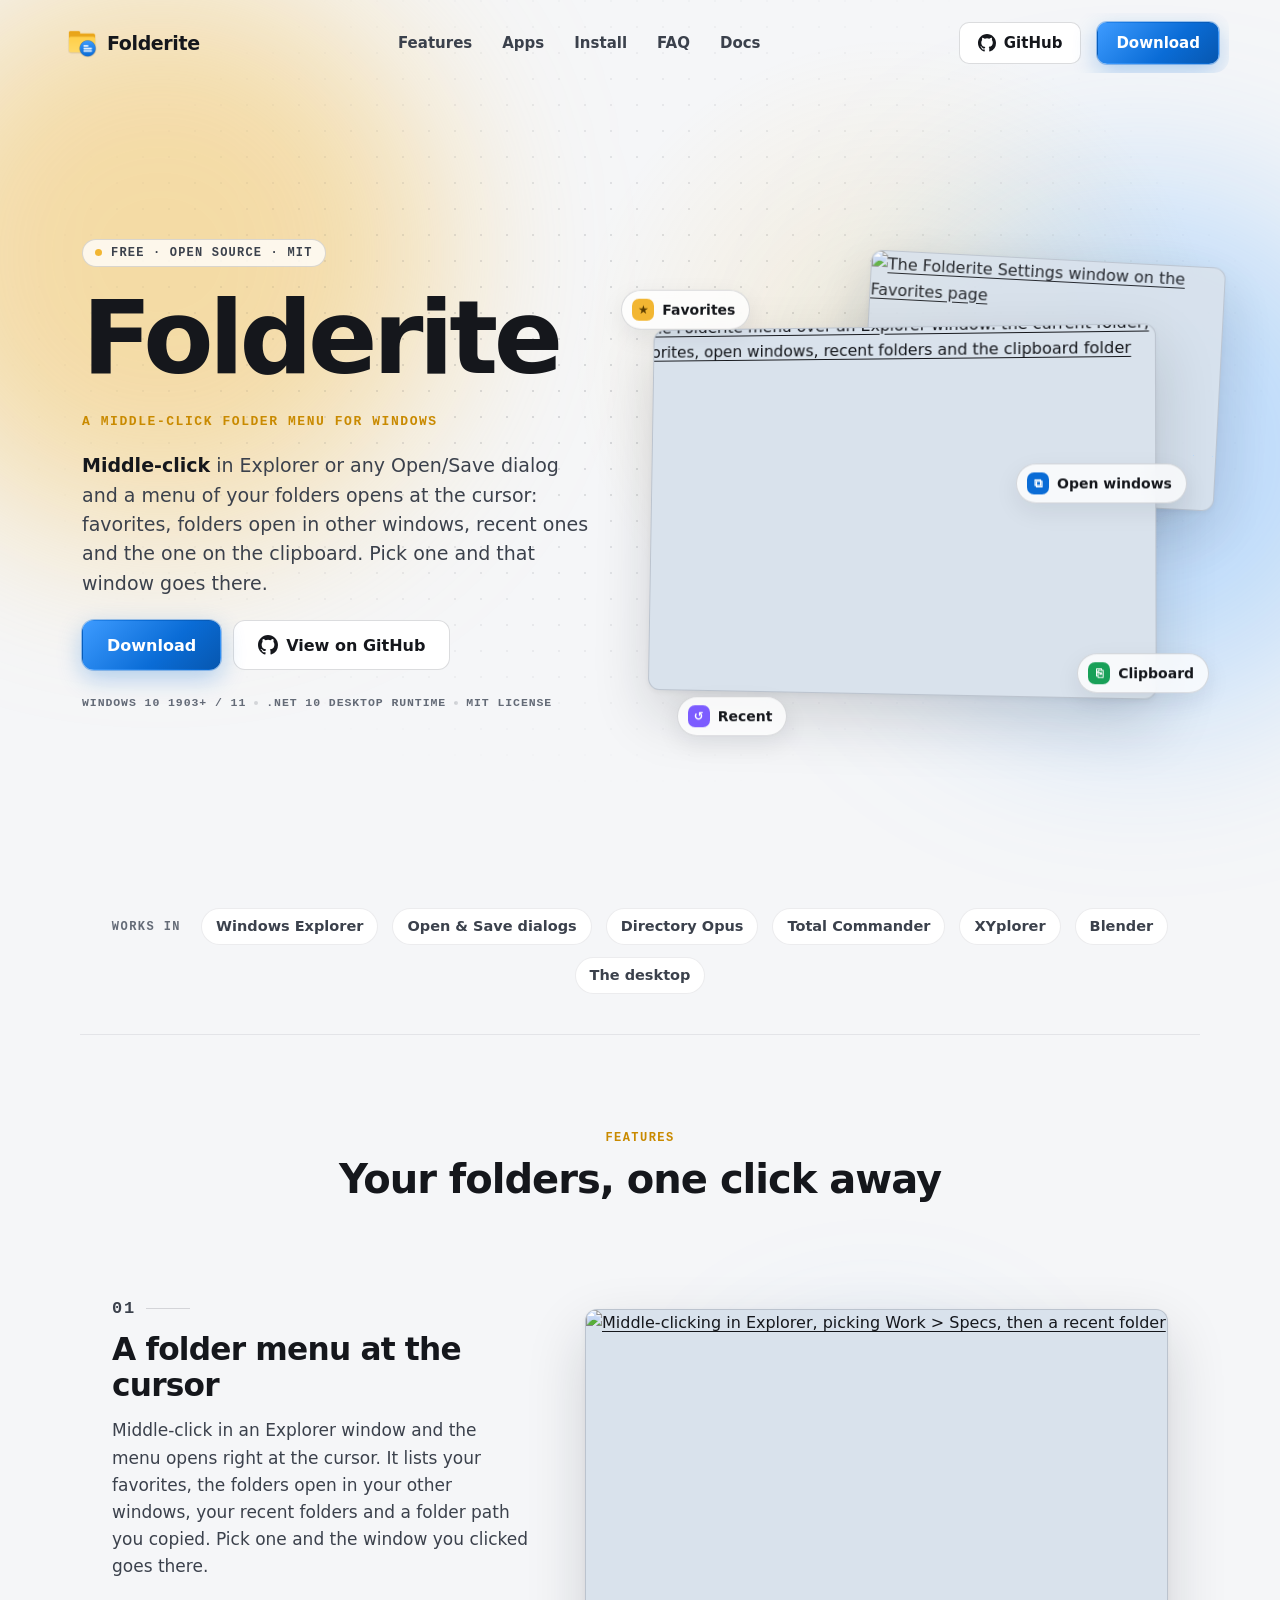
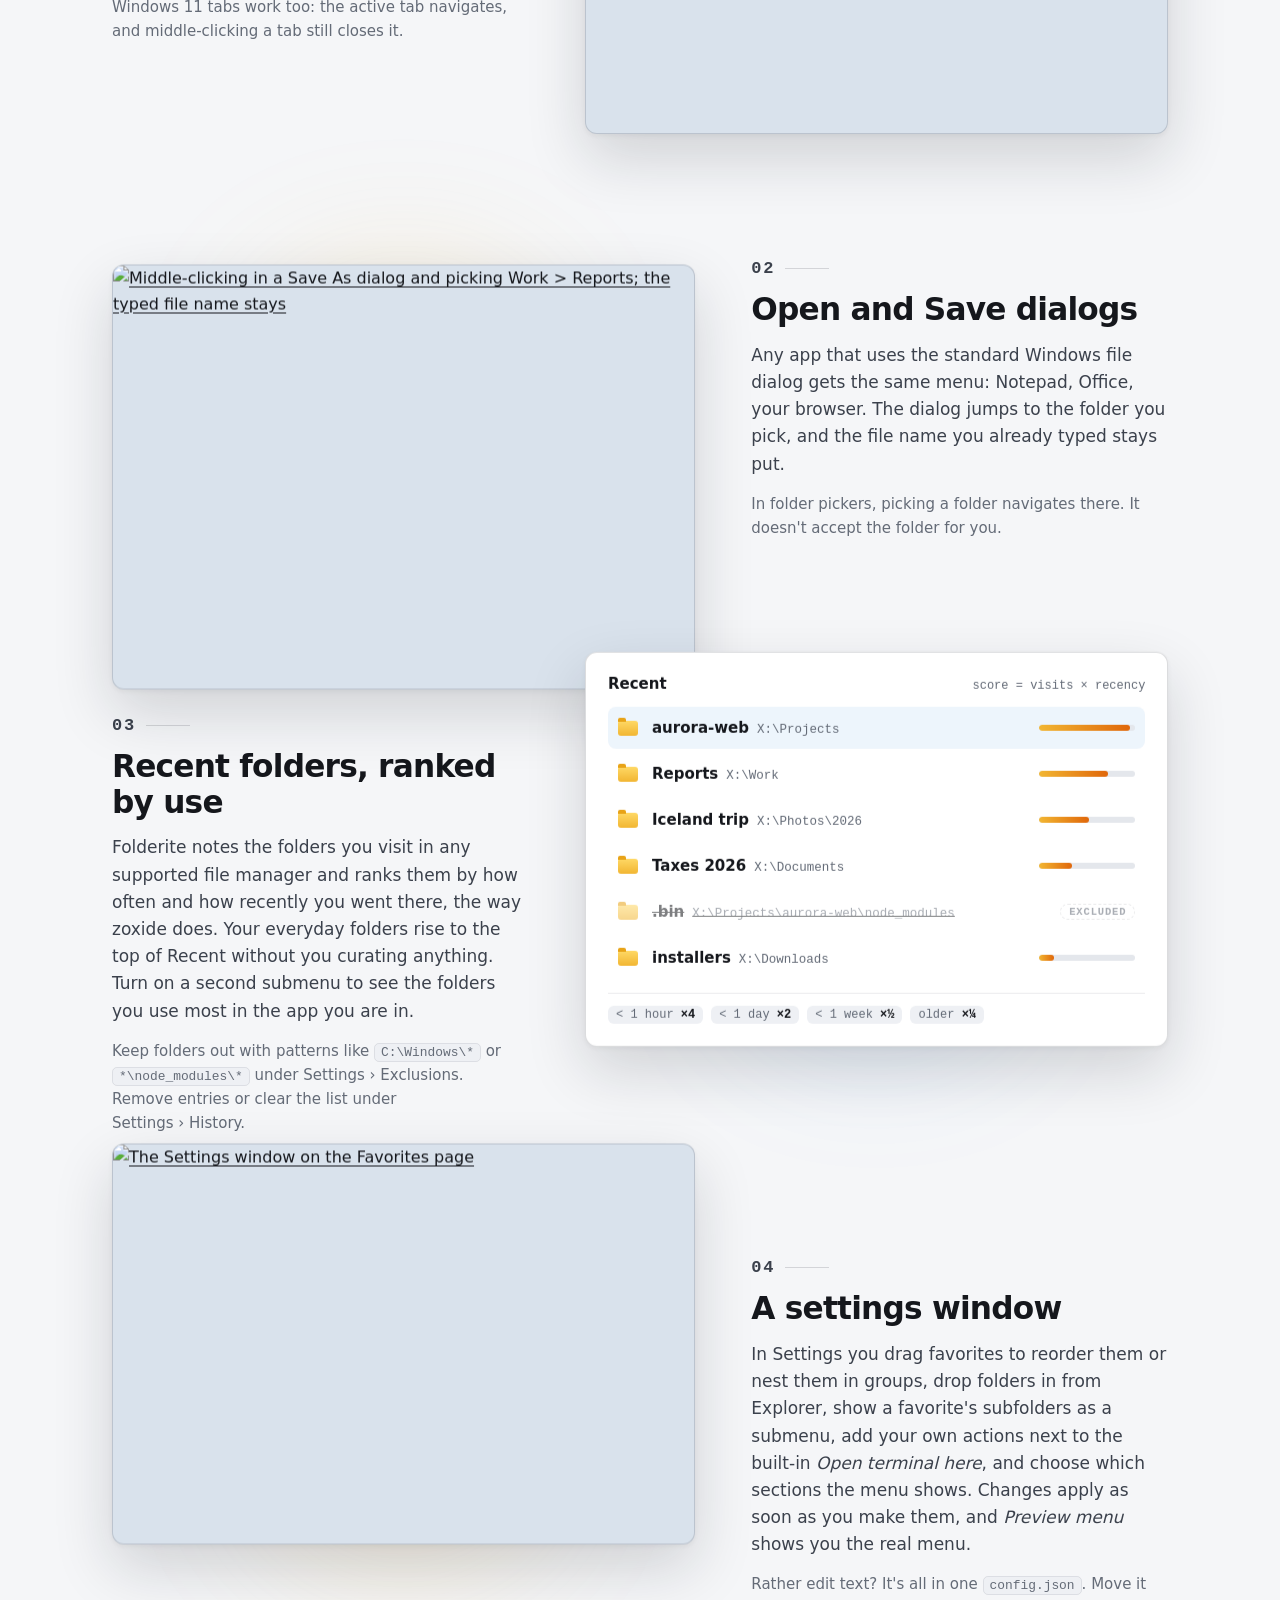
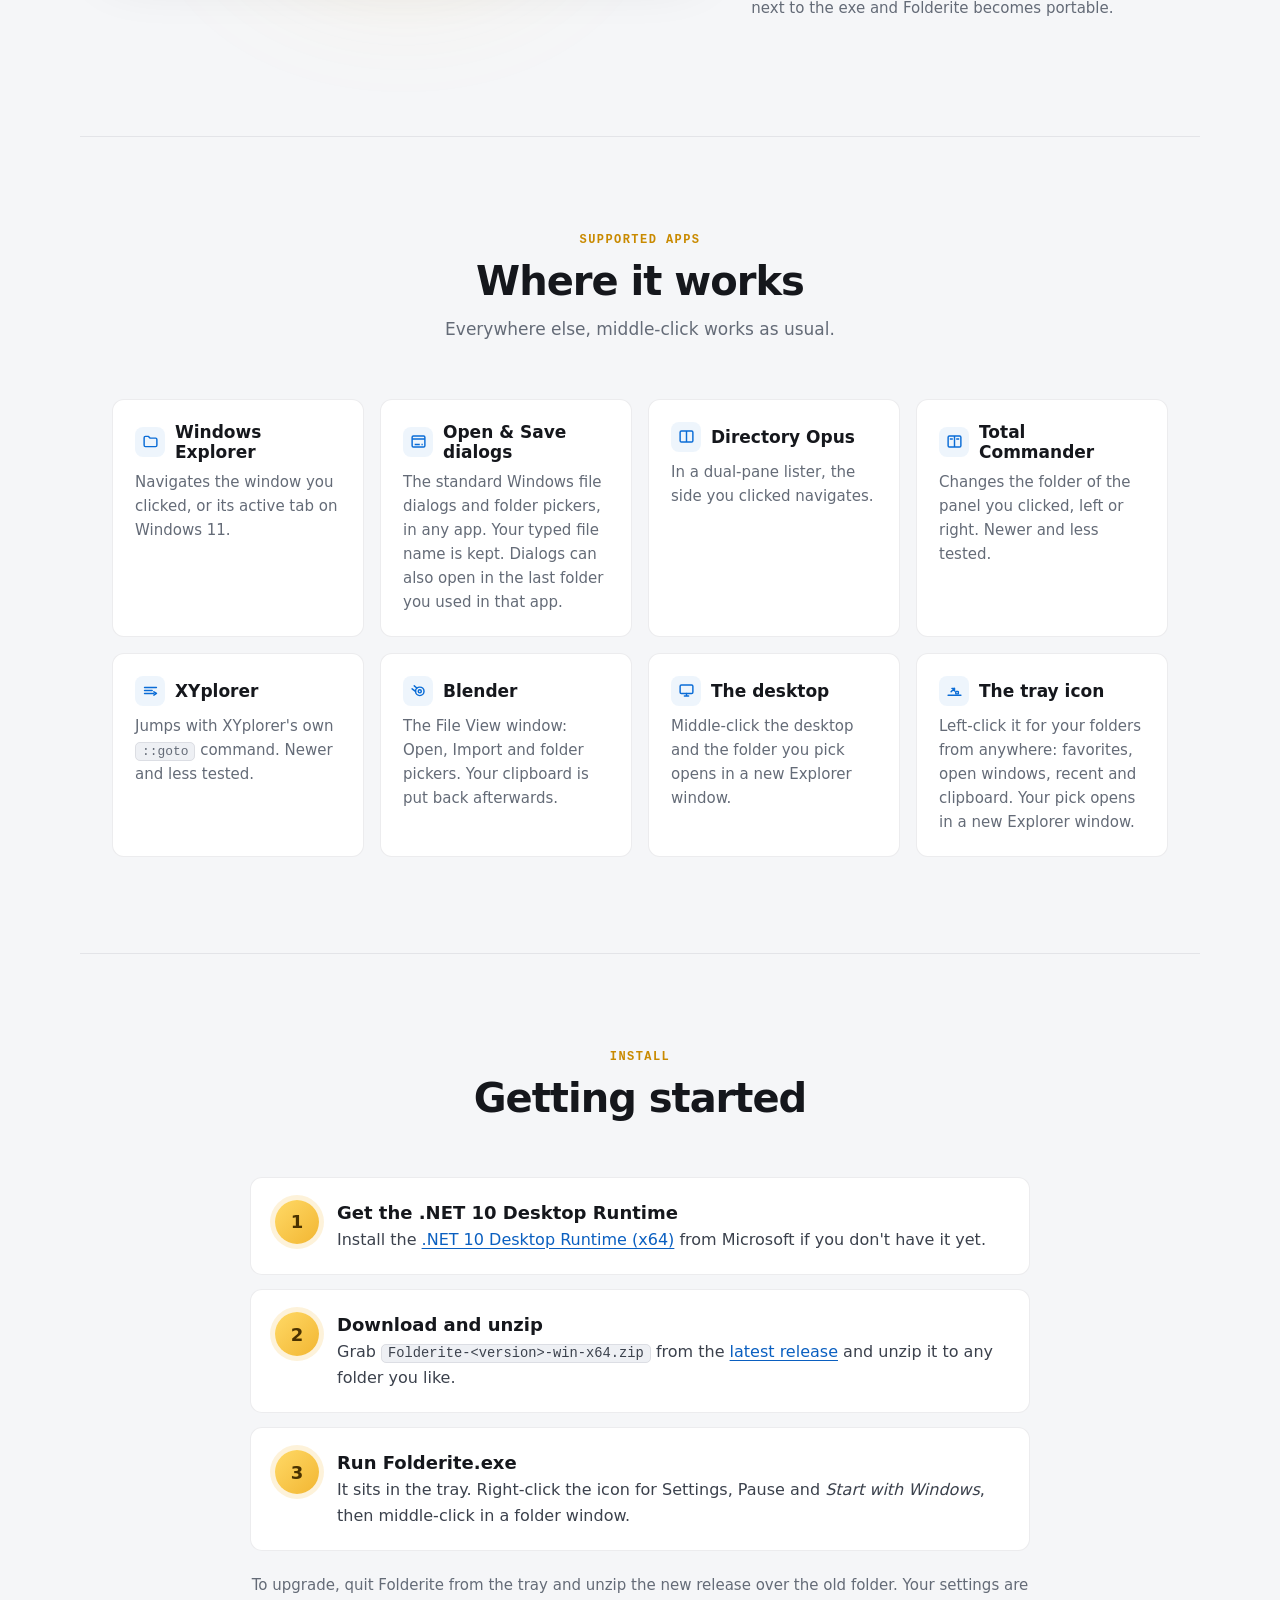
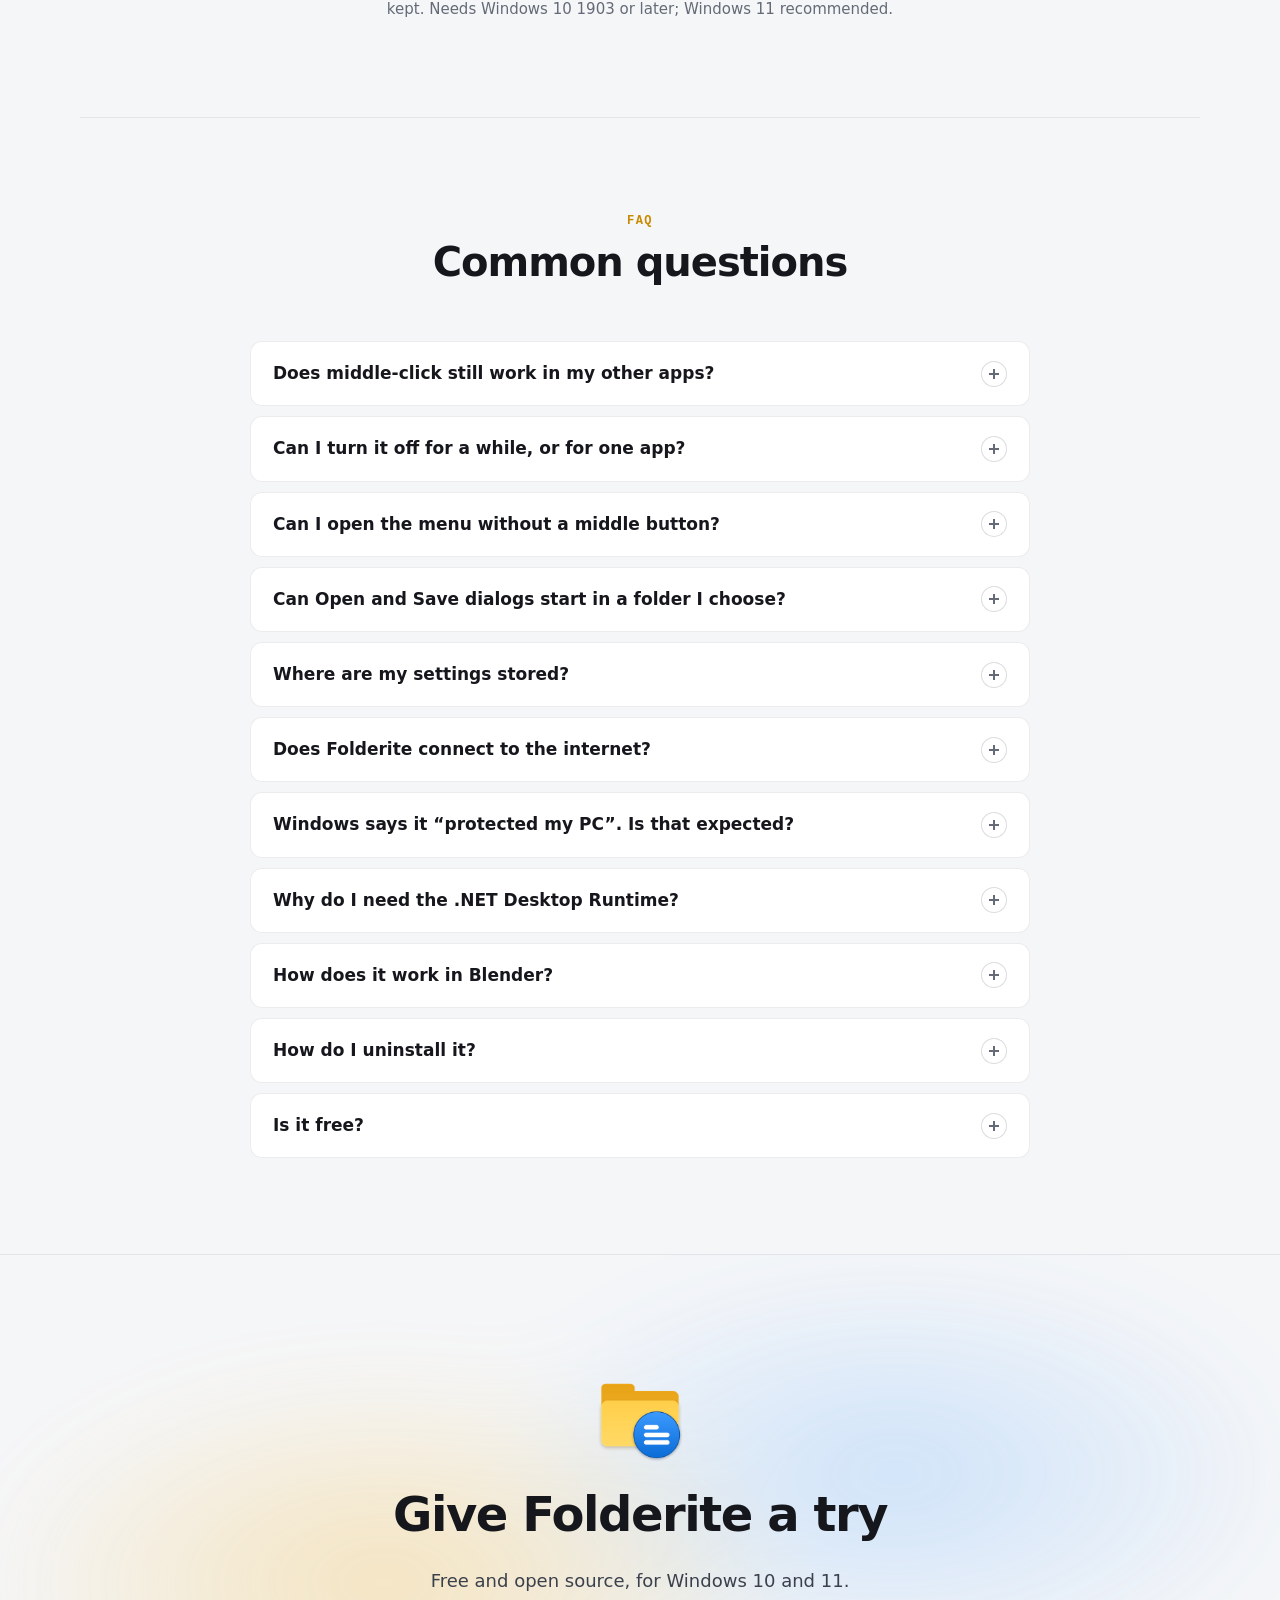
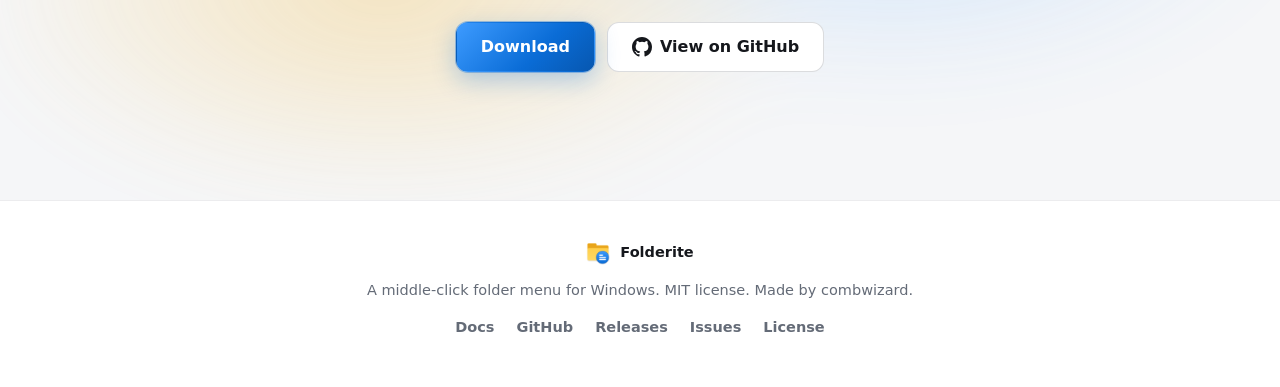
==== commit d3c4bd97: "Recent is one list everywhere; per-app recent is its own submenu Recent ranked folders with a boost " ====
--- a/site/index.html
+++ b/site/index.html
@@ -162,7 +162,7 @@
       <div class="feature-copy">
         <p class="feature-num">03</p>
         <h3>Recent folders, ranked by use</h3>
-        <p>Folderite notes the folders you visit in any supported file manager and ranks them by how often and how recently you went there, the way zoxide does. Your everyday folders rise to the top of Recent without you curating anything, and folders you use in an app get a boost when you open the menu there.</p>
+        <p>Folderite notes the folders you visit in any supported file manager and ranks them by how often and how recently you went there, the way zoxide does. Your everyday folders rise to the top of Recent without you curating anything. Turn on a second submenu to see the folders you use most in the app you are in.</p>
         <p class="feature-sub">Keep folders out with patterns like <code>C:\Windows\*</code> or <code>*\node_modules\*</code> under Settings&nbsp;›&nbsp;Exclusions. Remove entries or clear the list under Settings&nbsp;›&nbsp;History.</p>
       </div>
       <figure class="feature-media">
